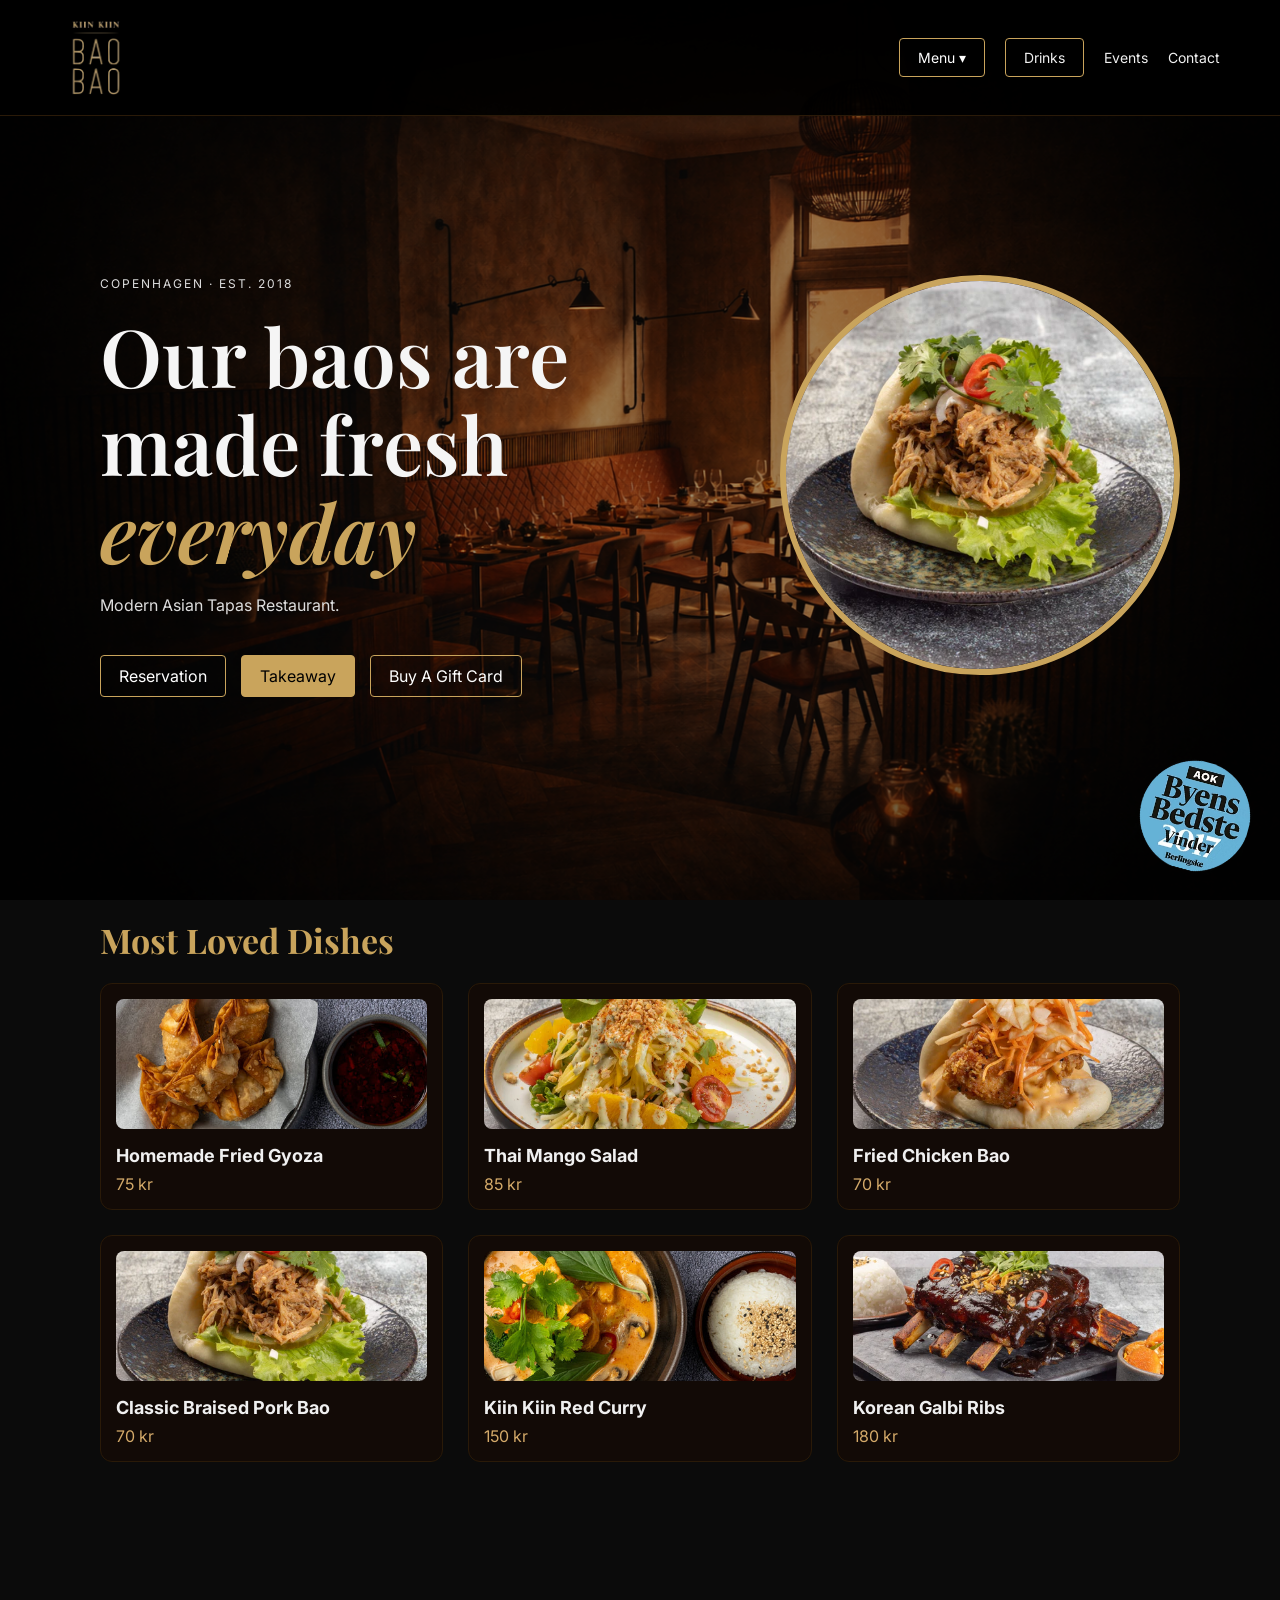
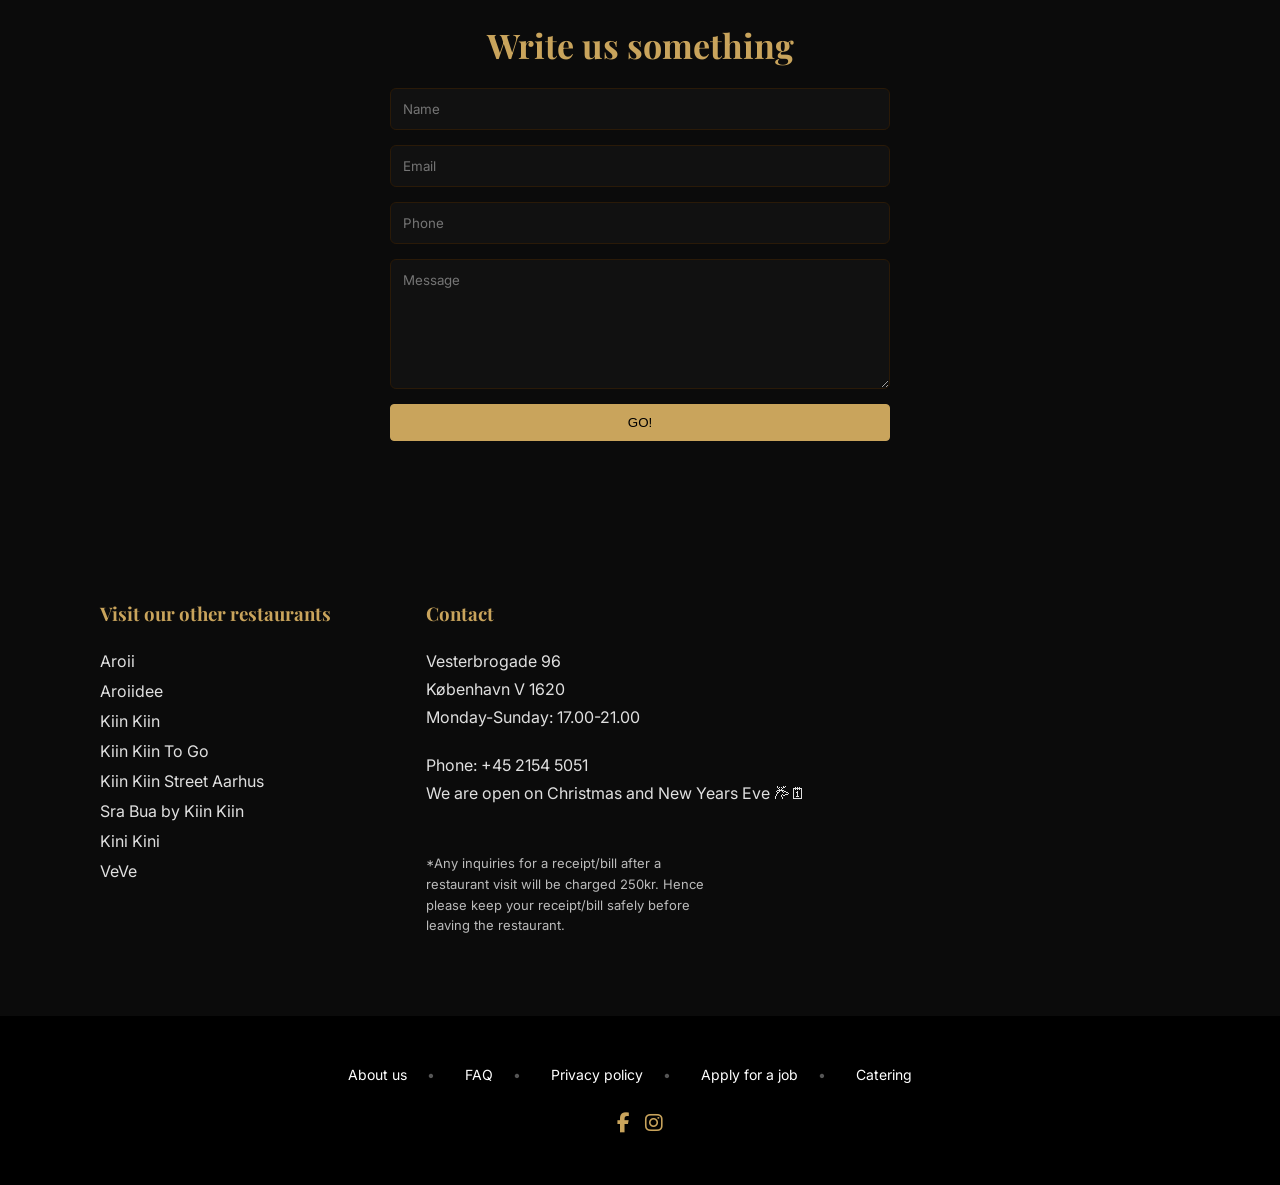
==== index.html @ b9e98f7a "Update 4" ====
<!DOCTYPE html>
<html lang="en">
<head>
<meta charset="UTF-8">
<meta name="viewport" content="width=device-width, initial-scale=1.0">
<title>Kiin Bao Bao</title>

<link href="https://fonts.googleapis.com/css2?family=Playfair+Display:wght@400;600;700&family=Inter:wght@300;400&display=swap" rel="stylesheet">
<link rel="stylesheet" href="style.css">
<link rel="stylesheet" href="https://cdnjs.cloudflare.com/ajax/libs/font-awesome/6.5.0/css/all.min.css">
</head>

<body>

<!-- NAVBAR -->
<nav class="navbar">
    <img src="images/logo.png" class="logo" alt="Kiin Bao Bao logo">

    <div class="nav-links">

        <div class="dropdown">
            <button class="dropbtn btn-outline" type="button">Menu ▾</button>
            <div class="dropdown-content">

                <a href="menu.html">À la carte</a>
                <a href="3course.html">3-course Menu</a>
                <a href="tasting.html">Tasting Menu</a>
                <a href="kids.html">Kids Menu</a>
            </div>
        </div>
        <a href ="drinks.html" target="_blank" class="btn-outline">Drinks</a>
        <a href="#">Events</a>
        <a href="#contact">Contact</a>

    </div>
</nav>

<!-- HERO -->
<section class="hero">
    <div class="hero-text">
        <p class="sub">COPENHAGEN · EST. 2018</p>
        <h1>Our baos are made fresh <span>everyday</span></h1>
        <p>Modern Asian Tapas Restaurant.</p>

        <div class="hero-buttons">

      
            <a href="https://book.easytable.com/book/?id=2a075" target="_blank" rel="noopener noreferrer" class="btn-outline">Reservation</a>
            <a href="https://eat.kiinbao.dk/" target="_blank" rel="noopener noreferrer" class="btn">Takeaway</a>
                  <a href="https://kiinkiingifts.dk/kiin/" target="_blank" rel="noopener noreferrer" class="btn-outline">Buy A Gift Card</a>
        </div>
    </div>

    <div class="hero-image">
        <img id="hero-img" src="images/pork-bao.jpg" alt="Food">
    </div>
</section>

<!-- BEST SELLERS -->
<section>
    <h2>Most Loved Dishes</h2>

    <div class="grid">

        <div class="card" data-title="Gyoza Dumplings" data-desc="Fried Dumplings with chicken and kimchi filling served with black vinegar and laoganma chili crisps." data-img="images/gyoza.jpg">
            <img src="images/gyoza.jpg" alt="Homemade Fried Gyoza">
            <h3>Homemade Fried Gyoza</h3>
            <span>75 kr</span>
        </div>

        <div class="card" data-title="Thai Mango Salad" data-desc="Fresh mango salad with cucumber, carrots, lettuce dressed with homemade yum sauce, basil mayo, crushed cashew, orange slices and watercress." data-img="images/mango-salad.jpg">
            <img src="images/mango-salad.jpg" alt="Thai Mango Salad">
            <h3>Thai Mango Salad</h3>
            <span>85 kr</span>
        </div>

        <div class="card" data-title="Fried Chicken Bao" data-desc="Soft steamed bao with fried chicken, chili mayo and carrot and cabbage pickle." data-img="images/chicken-bao.jpg">
            <img src="images/chicken-bao.jpg" alt="Fried Chicken Bao">
            <h3>Fried Chicken Bao</h3>
            <span>70 kr</span>
        </div>

        <div class="card" data-title="Classic Braised Pork Bao" data-desc="Soft steamed bao with braised pork, goma mayo, crushed peanuts, spring onion, red onion, coriander and chili." data-img="images/pork-bao.jpg">
            <img src="images/pork-bao.jpg" alt="Classic Braised Pork Bao">
            <h3>Classic Braised Pork Bao</h3>
            <span>70 kr</span>
        </div>

        <div class="card" data-title="Kiin Kiin Red Curry" data-desc="Red curry with kiin kiin thai spices, coconut milk, fish sauce and sweetened with condensed milk." data-img="images/red-curry.jpg">
            <img src="images/red-curry.jpg" alt="Kiin Kiin Red Curry">
            <h3>Kiin Kiin Red Curry</h3>
            <span>150 kr</span>
        </div>

        <div class="card" data-title="Korean Galbi Ribs" data-desc="Korean style short ribs, slow cooked and grilled with homemade savory sauce, served with rice and homemade kimchi." data-img="images/galby-ribs.jpg">
            <img src="images/galby-ribs.jpg" alt="Korean Galbi Ribs">
            <h3>Korean Galbi Ribs</h3>
            <span>180 kr</span>
        </div>

    </div>
</section>

<!-- CONTACT -->
<section class="contact-form">
    <h2>Write us something</h2>
    <form>
        <input type="text" placeholder="Name">
        <input type="email" placeholder="Email">
        <input type="tel" placeholder="Phone">
        <textarea placeholder="Message"></textarea>
        <button class="btn" type="submit">GO!</button>
    </form>
</section>

<!-- FOOTER -->
<div class="bottom-section">

    <div class="other-restaurants-block">
        <h3>Visit our other restaurants</h3>

        <div class="restaurants-list">
            <a href="https://aroii.dk/" target="_blank" rel="noopener noreferrer">Aroii</a>
            <a href="https://www.aroiidee.dk/" target="_blank" rel="noopener noreferrer">Aroiidee</a>
            <a href="https://www.kiin.dk/" target="_blank" rel="noopener noreferrer">Kiin Kiin</a>
            <a href="https://kiinkiintogo.dk/" target="_blank" rel="noopener noreferrer">Kiin Kiin To Go</a>
            <a href="https://www.kiinkiinaar.dk/" target="_blank" rel="noopener noreferrer">Kiin Kiin Street Aarhus</a>
            <a href="https://www.kempinski.com/en/siam-hotel/restaurants-bars/sra-bua-by-kiin-kiin" target="_blank" rel="noopener noreferrer">Sra Bua by Kiin Kiin</a>
            <a href="https://www.kinikini.dk/" target="_blank" rel="noopener noreferrer">Kini Kini</a>
            <a href="https://www.veve.dk/" target="_blank" rel="noopener noreferrer">VeVe</a>
        </div>
    </div>

    <div class="find-us-block" id="contact">
        
        <h3>Contact</h3>
        <p>Vesterbrogade 96</p>
        <p>København V 1620</p>
        <p>Monday-Sunday: 17.00-21.00</p><br>
<p>Phone: +45 2154 5051</p>
<p>We are open on Christmas and New Years Eve 𐂂🗓</p>

        <div class="receipt-note">
            *Any inquiries for a receipt/bill after a restaurant visit will be charged 250kr.
            Hence please keep your receipt/bill safely before leaving the restaurant.
        </div>
    </div>

    <div class="footer">
        <div class="footer-map">
            <iframe src="https://www.google.com/maps?q=Vesterbrogade+96+Copenhagen&output=embed" title="Map"></iframe>
        </div>
    </div>

</div>

<!-- BADGE -->
<img src="images/byensbedste.png" class="floating-badge" alt="Byens Bedste badge">

<!-- FOOD MODAL -->
<div id="food-modal" class="modal">
    <div class="modal-content split">
        <span class="close-btn">&times;</span>

        <div class="modal-left">
            <img id="modal-img" alt="Food item">
        </div>

        <div class="modal-right">
            <h2 id="modal-title"></h2>
            <p id="modal-desc"></p>
        </div>
    </div>
</div>

<!-- SCRIPT -->
<script>
/* HERO FADE */
const heroItems = [
    { img: "images/pork-bao.jpg", title: "Classic Braised Pork Bao", desc: "Soft steamed bao with braised pork, goma mayo, crushed peanuts, spring onion, red onion, coriander and chili." },
    { img: "images/chicken-bao.jpg", title: "Fried Chicken Bao", desc: "Soft steamed bao with fried chicken, chili mayo and carrot and cabbage pickle." },
    { img: "images/mango-salad.jpg", title: "Thai Mango Salad", desc: "Fresh mango salad with cucumber, carrots, lettuce dressed with homemade yum sauce, basil mayo, crushed cashew, orange slices and watercress." },
    { img: "images/red-curry.jpg", title: "Kiin Kiin Red Curry", desc: "Red curry with kiin kiin thai spices, coconut milk, fish sauce and sweetened with condensed milk." }
];

let index = 0;
const heroImg = document.getElementById("hero-img");

function updateHero() {
    const item = heroItems[index];

    heroImg.classList.add("fade-out");

    setTimeout(() => {
        heroImg.src = item.img;
        heroImg.dataset.title = item.title;
        heroImg.dataset.desc = item.desc;
        heroImg.dataset.img = item.img;
        heroImg.classList.remove("fade-out");
    }, 300);
}

updateHero();

setInterval(() => {
    index = (index + 1) % heroItems.length;
    updateHero();
}, 5000);

/* FOOD MODAL */
const modal = document.getElementById("food-modal");
const modalImg = document.getElementById("modal-img");
const modalTitle = document.getElementById("modal-title");
const modalDesc = document.getElementById("modal-desc");

document.querySelectorAll(".card").forEach(card => {
    card.onclick = () => {
        modal.style.display = "flex";
        modalImg.src = card.dataset.img;
        modalTitle.textContent = card.dataset.title;
        modalDesc.textContent = card.dataset.desc;
    };
});

heroImg.onclick = () => {
    modal.style.display = "flex";
    modalImg.src = heroImg.dataset.img;
    modalTitle.textContent = heroImg.dataset.title;
    modalDesc.textContent = heroImg.dataset.desc;
};

document.querySelector(".close-btn").onclick = () => {
    modal.style.display = "none";
};

/* DROPDOWN DELAY */
const dropdowns = document.querySelectorAll(".dropdown");

dropdowns.forEach(dropdown => {
    let timeout;

    dropdown.addEventListener("mouseenter", () => {
        clearTimeout(timeout);
        dropdown.classList.add("active");
    });

    dropdown.addEventListener("mouseleave", () => {
        timeout = setTimeout(() => {
            dropdown.classList.remove("active");
        }, 600);
    });
});

/* SECOND FOOTER */


/* CLICK OUTSIDE */
window.addEventListener("click", (e) => {
    if (e.target === modal) {
        modal.style.display = "none";
    }
});
</script>
<div class="footer-clean">

    <div class="footer-links">
        <a href="#">About us</a>
        <a href="#">FAQ</a>
        <a href="privacy.html">Privacy policy</a>
        <a href="#">Apply for a job</a>
        <a href="#">Catering</a>
    </div>

    <div class="footer-social">

        <div class="socials">
            <a href="https://www.facebook.com/kiinkiinbaobao" target="_blank" rel="noopener noreferrer" aria-label="Facebook">
                <i class="fab fa-facebook-f"></i>
            </a>
            <a href="https://www.instagram.com/kiinkiinbaobao/" target="_blank" rel="noopener noreferrer" aria-label="Instagram">
                <i class="fab fa-instagram"></i>
            </a>
        </div>
    </div>

</div>
</body>
</html>
---- style.css ----
/* RESET */
* {
    margin: 0;
    padding: 0;
    box-sizing: border-box;
}

:root {
    --gold: #c9a45c;
    --border: #2a1a08;
}

/* BASE */
html {
    scroll-behavior: smooth;
}

body {
    font-family: 'Inter', sans-serif;
    color: #f5f5f5;
    background: #0b0b0b;
    overflow-x: hidden;
}

/* BACKGROUND */
body::before {
    content: "";
    position: fixed;
    inset: 0;
    background: url("images/background.png") no-repeat center center / cover;
    z-index: -2;
}

body::after {
    content: "";
    position: fixed;
    inset: 0;
    background: radial-gradient(circle at center, rgba(0,0,0,0.35) 40%, rgba(0,0,0,0.88) 85%);
    z-index: -1;
}

/* NAVBAR */
.navbar {
    display: flex;
    justify-content: space-between;
    align-items: center;
    padding: 20px 60px;
    background: rgba(0,0,0,0.9);
    border-bottom: 1px solid var(--border);
    position: relative;
    z-index: 1000;
}

.logo {
    height: 75px;
}

.nav-links {
    display: flex;
    align-items: center;
    gap: 20px;
    flex-wrap: wrap;
}

.nav-links a,
.dropbtn {
    color: #f0f0f0;
    font-size: 14px;
    text-decoration: none;
    transition: color 0.3s;
    font-family: 'Inter', sans-serif;
}

.nav-links a:hover,
.dropbtn:hover {
    color: var(--gold);
}

/* DROPDOWN */
.dropdown {
    position: relative;
}

.dropbtn {
    background: none;
    border: none;
    cursor: pointer;
    padding: 0;
}

.dropdown-content {
    position: absolute;
    top: 30px;
    left: 8px;
    min-width: 170px;
    background: #111;
    border: 1px solid var(--border);
    border-radius: 6px;
    overflow: hidden;
    opacity: 0;
    visibility: hidden;
    transform: translateY(10px);
    transition: opacity 0.3s, transform 0.3s, visibility 0.3s;
    z-index: 1100;
}

.dropdown.active .dropdown-content,
.dropdown:hover .dropdown-content {
    opacity: 1;
    visibility: visible;
    transform: translateY(0);
}

.dropdown-content a {
    display: block;
    padding: 10px 14px;
    color: #f0f0f0;
    text-decoration: none;
    transition: color 0.3s, background 0.3s;
}

.dropdown-content a:hover {
    color: var(--gold);
    background: rgba(201,164,92,0.08);
}

/* BUTTONS */
.btn,
.btn-outline,
.btn-dark {
    display: inline-block;
    text-decoration: none;
    border-radius: 4px;
    padding: 10px 18px;
    transition: all 0.3s;
}

.btn {
    background: var(--gold);
    color: #000 !important;
    border: 1px solid var(--gold);
}

.btn:hover {
    opacity: 0.9;
}

.btn-outline {
    background: transparent;
    color: #fff;
    border: 1px solid var(--gold);
}

.btn-outline:hover {
    background: var(--gold);
    color: #000 !important;
}

.btn-dark {
    background: #111;
    color: #fff;
    border: 1px solid #333;
}

.btn-dark:hover {
    border-color: var(--gold);
    color: var(--gold);
}

/* HERO */
.hero {
    display: flex;
    justify-content: space-between;
    align-items: center;
    padding: 140px 100px;
    gap: 40px;
}

.hero-text {
    max-width: 500px;
}

.sub {
    font-size: 12px;
    letter-spacing: 2px;
    color: #ccc;
}

.hero h1 {
    font-family: 'Playfair Display', serif;
    font-size: 80px;
    font-weight: 600;
    line-height: 1.1;
}


.hero h1 span {
    color: var(--gold);
    font-style: italic;
}

.hero p {
    margin: 20px 0;
    color: #ddd;
}

.hero-buttons {
    display: flex;
    gap: 15px;
    margin-top: 40px;
    flex-wrap: wrap;
}

.hero-buttons a {
    text-decoration: none;
}

/* HERO IMAGE */
.hero-image img {
    width: 400px;
    max-width: 100%;
    border-radius: 50%;
    border: 6px solid var(--gold);
    cursor: pointer;
    transition: opacity 0.6s ease-in-out;
}

.hero-image img.fade-out {
    opacity: 0;
}

/* GENERAL SECTIONS */
section {
    padding: 80px 100px;
}

section h2 {
    font-family: 'Playfair Display', serif;
    font-size: 42px;
    color: var(--gold);
    margin-bottom: 20px;
}

.contact-form h2 {
    text-align: center;
}

/* GRID */
.grid {
    display: grid;
    grid-template-columns: repeat(3, 1fr);
    gap: 25px;
}

/* CARDS */
.card {
    background: rgba(20,10,5,0.8);
    border: 1px solid var(--border);
    padding: 15px;
    border-radius: 12px;
    transition: border-color 0.3s, transform 0.3s;
    cursor: pointer;
}

.card:hover {
    border-color: var(--gold);
    transform: translateY(-4px);
}

.card img {
    width: 100%;
    height: 130px;
    object-fit: cover;
    border-radius: 8px;
    margin-bottom: 12px;
}

.card h3 {
    margin-bottom: 8px;
    font-size: 18px;
    color: #f0f0f0;
}

.card span {
    color: #d4aa6a;
}

/* CONTACT */
.contact-form form {
    display: flex;
    flex-direction: column;
    max-width: 500px;
    margin: auto;
}

.contact-form input,
.contact-form textarea {
    margin-bottom: 15px;
    padding: 12px;
    background: #111;
    border: 1px solid var(--border);
    color: #f0f0f0;
    border-radius: 6px;
    font-family: 'Inter', sans-serif;
    transition: border-color 0.3s;
}

.contact-form input:focus,
.contact-form textarea:focus {
    outline: none;
    border-color: var(--gold);
}

.contact-form textarea {
    min-height: 130px;
    resize: vertical;
}

/* FOOTER / BOTTOM SECTION */
.bottom-section {
    display: flex;
    justify-content: space-between;
    padding: 80px 100px;
    gap: 60px;
    align-items: flex-start;
}

.other-restaurants-block h3,
.find-us-block h3 {
    margin-bottom: 25px;
    color: var(--gold);
    font-family: 'Playfair Display', serif;
}

.restaurants-list {
    display: flex;
    flex-direction: column;
    gap: 10px;
}

.restaurants-list a {
    color: #e0e0e0;
    text-decoration: none;
    transition: color 0.3s;
}

.restaurants-list a:hover {
    color: var(--gold);
}

.find-us-block p {
    margin-bottom: 8px;
    color: #e0e0e0;
}


.receipt-note {
    margin-top: 50px;
    max-width: 280px;
    font-size: 13px;
    color: #bbb;
    line-height: 1.6;
}

.footer {
    display: flex;
    flex-direction: column;
    align-items: flex-end;
    gap: 20px;
}

.socials {
    color: #d4aa6a;
    display: flex;
    font-family: 'Playfair Display', serif;
    gap: 20px;
}

.socials a {
    color: var(--gold);
    font-size: 20px;
    transition: transform 0.3s;
}

.socials a:hover {
    transform: scale(1.1);
}

.footer-map iframe {
    width: 280px;
    height: 160px;
    border-radius: 8px;
    border: none;
}

/* BADGE */
.floating-badge {
    position: fixed;
    right: 30px;
    bottom: 30px;
    width: 110px;
    transform: rotate(15deg);
    z-index: 50;
}

/* MENU PAGE */
.menu-page {
    padding: 120px 100px;
    max-width: 800px;
    margin: auto;
}

.menu-page h2 {
    font-family: 'Playfair Display', serif;
    font-size: 50px;
    color: var(--gold);
    margin-bottom: 30px;
}

.menu-page h3 {
    color: var(--gold);
    font-family: 'Playfair Display', serif;
    margin-bottom: 10px;
}

.menu-page h3 { margin-top: 40px; }
.menu-page h4 { margin-top: 40px; }
.menu-page h5 { margin-top: 50px; margin-bottom: 15px; }

.menu-page p {
    margin-bottom: 8px;
    color: #ddd;
    line-height: 1.6;
}

/* LANGUAGE TOGGLE */
.lang-toggle {
    position: fixed;
    top: 100px;
    right: 40px;
    z-index: 1200;
}

.lang-toggle button {
    background: #111;
    border: 1px solid #333;
    color: white;
    padding: 6px 10px;
    cursor: pointer;
    transition: border-color 0.3s, color 0.3s;
}

.lang-toggle button:hover {
    border-color: var(--gold);
    color: var(--gold);
}

/* VEGAN NOTE */
.vegan-note {
    margin-top: 50px;
    padding: 25px;
    border: 1px solid var(--gold);
    background: rgba(20,10,5,0.7);
    border-radius: 12px;
    text-align: center;
    box-shadow: 0 0 20px rgba(201,164,92,0.12);
}

.vegan-note h3 {
    color: var(--gold);
    margin-top: 0;
    margin-bottom: 10px;
    font-family: 'Playfair Display', serif;
}

.vegan-note p {
    color: #ddd;
    font-size: 14px;
    margin-bottom: 8px;
}

/* FOOD MODAL */
.modal {
    display: none;
    position: fixed;
    inset: 0;
    background: rgba(0,0,0,0.75);
    justify-content: center;
    align-items: center;
    z-index: 2000;
    padding: 20px;
}

.modal-content {
    background: #111;
    border: 1px solid var(--gold);
    border-radius: 16px;
    max-width: 900px;
    width: 100%;
    overflow: hidden;
    position: relative;
    box-shadow: 0 20px 60px rgba(0,0,0,0.45);
}

.modal-content.split {
    display: grid;
    grid-template-columns: 1fr 1fr;
}

.modal-left img {
    width: 100%;
    height: 100%;
    min-height: 320px;
    object-fit: cover;
    display: block;
}

.modal-right {
    padding: 40px 30px;
    display: flex;
    flex-direction: column;
    justify-content: center;
}

.modal-right h2 {
    font-family: 'Playfair Display', serif;
    color: var(--gold);
    font-size: 36px;
    margin-bottom: 16px;
}

.modal-right p {
    color: #e0e0e0;
    line-height: 1.7;
    font-size: 15px;
}

.close-btn {
    position: absolute;
    top: 14px;
    right: 18px;
    font-size: 28px;
    color: #fff;
    cursor: pointer;
    z-index: 10;
    transition: color 0.3s;
}

.close-btn:hover {
    color: var(--gold);
}

/* MENU BACKGROUND */
.menu-bg::before {
    content: "";
    position: fixed;
    inset: 0;
    background: url("images/menu.png") no-repeat center center / cover;
    z-index: -2;
}

.menu-bg::after {
    content: "";
    position: fixed;
    inset: 0;
    background: radial-gradient(circle at center, rgba(0,0,0,0.3) 30%, rgba(0,0,0,0.9) 95%);
    z-index: -1;
}

/* ─── RESPONSIVE ─────────────────────────────────────────── */

@media (max-width: 1100px) {
    .hero h1 {
        font-size: 64px;
    }

    .grid {
        grid-template-columns: repeat(2, 1fr);
    }
}

@media (max-width: 1024px) {
    .hero {
        padding: 100px 40px;
    }

    section {
        padding: 60px 40px;
    }
}

@media (max-width: 768px) {
    /* NAVBAR — logo centered top, links row below */
    .navbar {
        flex-direction: column;
        align-items: center;
        padding: 14px 16px;
        gap: 12px;
    }

    .logo {
        height: 55px;
    }

    .nav-links {
        display: flex;
        flex-direction: row;
        flex-wrap: wrap;
        justify-content: center;
        align-items: center;
        gap: 8px;
        width: 100%;
    }

    .nav-links a,
    .dropbtn {
        font-size: 12px;
    }

    .btn,
    .btn-outline,
    .btn-dark {
        padding: 6px 10px;
        font-size: 11px;
    }

    .dropdown-content {
        left: 50%;
        right: auto;
        transform: translateX(-50%) translateY(10px);
    }

    .dropdown.active .dropdown-content,
    .dropdown:hover .dropdown-content {
        transform: translateX(-50%) translateY(0);
    }

    /* HERO */
    .hero {
        flex-direction: column;
        text-align: center;
        padding: 80px 20px 40px;
    }

    .hero-text {
        max-width: 100%;
    }

    .hero h1 {
        font-size: 38px;
        line-height: 1.2;
    }
  

    .hero-buttons {
    gap: 10px;
}

.hero-buttons a {
    padding: 8px 14px;
    font-size: 13px;
}

.hero-image img {
    width: 360px;
    max-width: 100%;
}

    /* SECTIONS */
    section {
        padding: 50px 20px;
    }

    .grid {
        grid-template-columns: 1fr;
    }

    /* BOTTOM */
    .bottom-section {
        flex-direction: column;
        align-items: center;
        text-align: center;
        padding: 60px 20px;
        gap: 30px;
    }

    .restaurants-list {
        align-items: center;
    }

    .footer {
        align-items: center;
    }

    /* MENU PAGE */
    .menu-page {
        padding: 60px 20px;
    }

    /* MODAL */
    .modal-content.split {
        grid-template-columns: 1fr;
    }

    .modal-left img {
        min-height: 220px;
    }

    .modal-right {
        padding: 20px;
    }

    /* LANG TOGGLE */
    .lang-toggle {
        top: auto;
        bottom: 20px;
        right: 20px;
    }

    /* BADGE */
    .floating-badge {
        width: 90px;
        right: 15px;
        bottom: 15px;
    }

    /* BACKGROUNDS */
    body::before,
    .menu-bg::before {
        background-position: center center;
        background-size: cover;
    }
}


.menu-page {
    max-width: 1100px;
}

.footer-clean {
    background: #000;
    color: #fff;
    text-align: center;
    padding: 50px 20px;
}

.footer-links {
    display: flex;
    justify-content: center;
    flex-wrap: wrap;
    gap: 20px 30px;
    margin-bottom: 25px;
}

.footer-links a {
    color: #fff;
    text-decoration: none;
    font-size: 14px;
    transition: 0.3s;
}

.footer-links a:hover {
    color: var(--gold);
}

.footer-links a::after {
    content: "•";
    margin-left: 20px;
    color: #555;
}

.footer-links a:last-child::after {
    content: "";
}

.footer-social {
    text-align: center;
}

.socials {
    display: flex;
    justify-content: center;
    gap: 15px;
}

@media (max-width: 768px) {

    .footer-clean {
        padding: 35px 15px;
    }

    .footer-links {
        display: flex;
        flex-wrap: wrap;
        justify-content: center;
        gap: 8px 14px;
        max-width: 280px;
        margin: 0 auto 20px;
    }

    .footer-links a {
        font-size: 12px;
        white-space: nowrap;
    }

    .footer-links a::after {
        content: "•";
        margin-left: 8px;
        color: #555;
    }

    .footer-links a:last-child::after {
        content: "";
    }

    .footer-social {
        text-align: center;
        margin-top: 10px;
    }

    .socials {
        justify-content: center;
        gap: 12px;
    }

}
@media (max-width: 768px) {

    .vegan-note {
        text-align: center;
        padding: 20px;
        max-width: 100%;
    }

    .vegan-note p {
        text-align: center;
    }

}

.vegan-note {
    max-width: 600px;
    margin: 50px auto;
    text-align: center;
}

.menu-page ul {
    max-width: 700px;
    margin: 10px 0 20px;
    padding-left: 20px;
    color: #ccc;
    line-height: 1.7;
}

.menu-page li {
    margin-bottom: 6px;
}

.menu-page p {
    max-width: 700px;
}
    section h2,
    .menu-page h2 {
        font-size: 34px;
    }
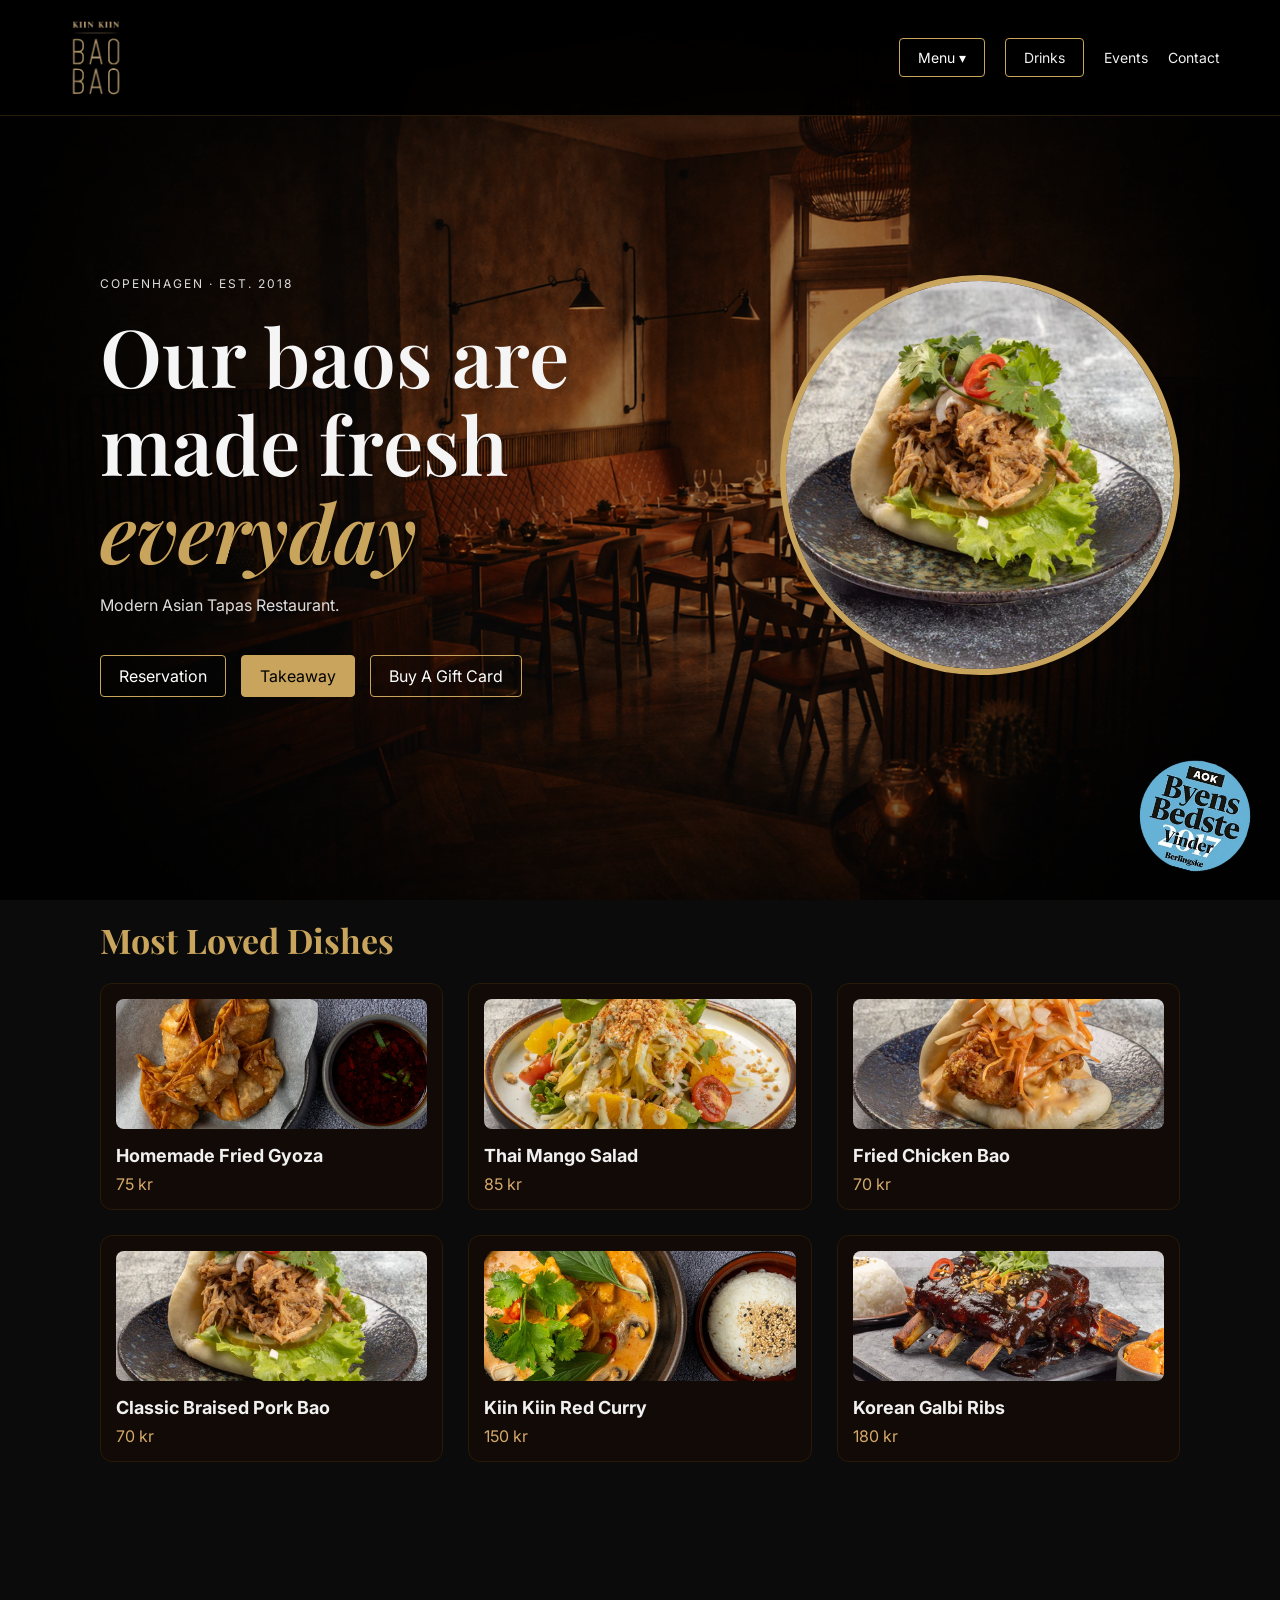
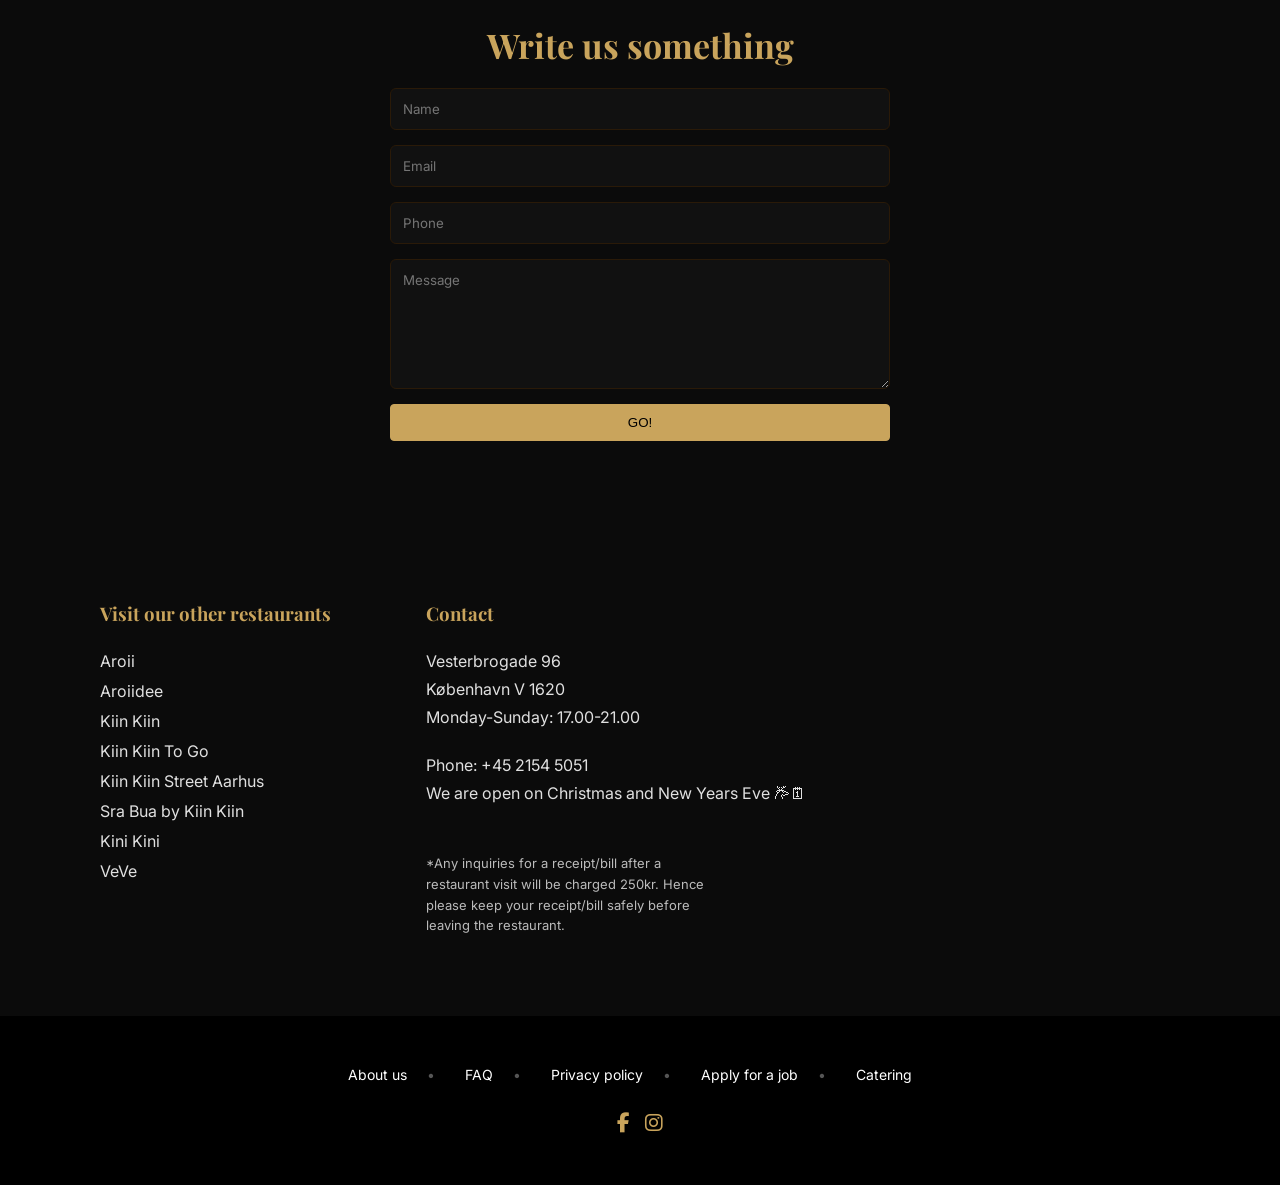
==== commit bfbb8296: "update footer styling" ====
--- a/index.html
+++ b/index.html
@@ -6,7 +6,7 @@
 <title>Kiin Bao Bao</title>
 
 <link href="https://fonts.googleapis.com/css2?family=Playfair+Display:wght@400;600;700&family=Inter:wght@300;400&display=swap" rel="stylesheet">
-<link rel="stylesheet" href="style.css">
+<link rel="stylesheet" href="style.css?v=2">
 <link rel="stylesheet" href="https://cdnjs.cloudflare.com/ajax/libs/font-awesome/6.5.0/css/all.min.css">
 </head>
 
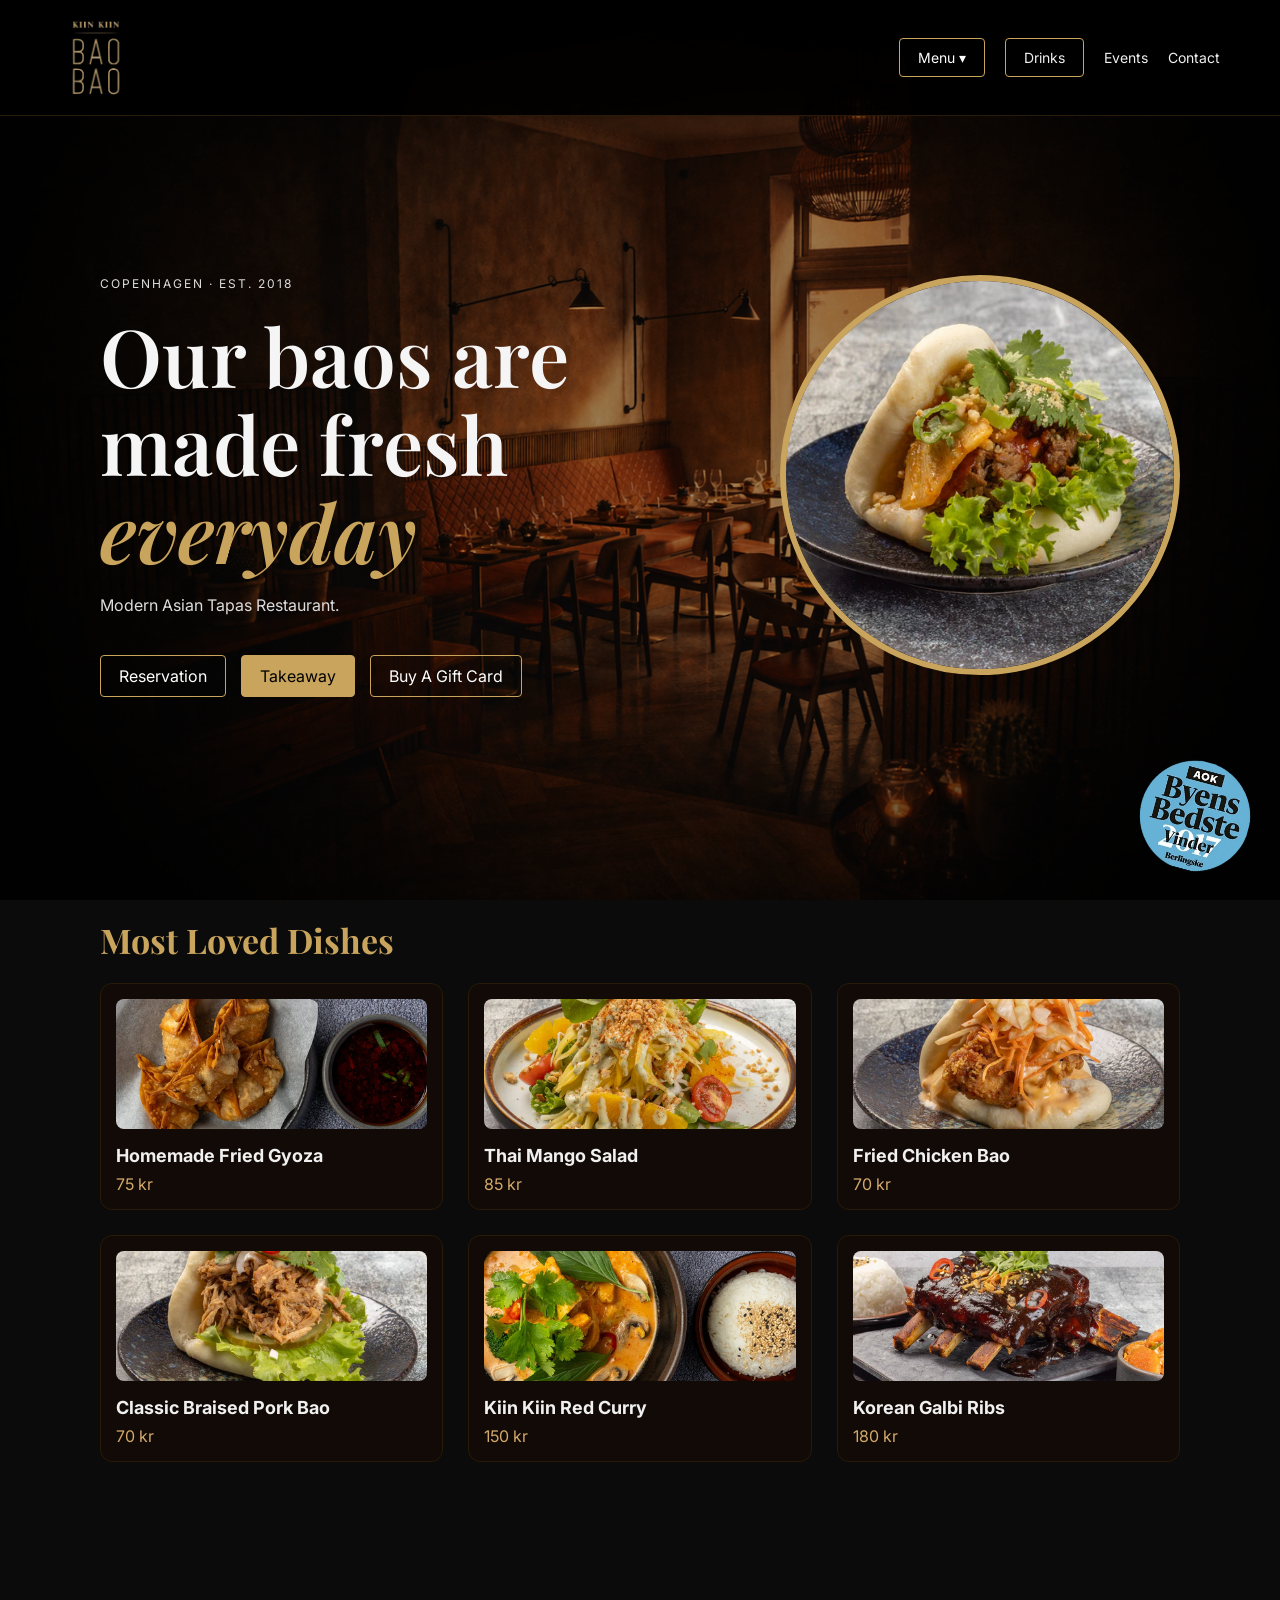
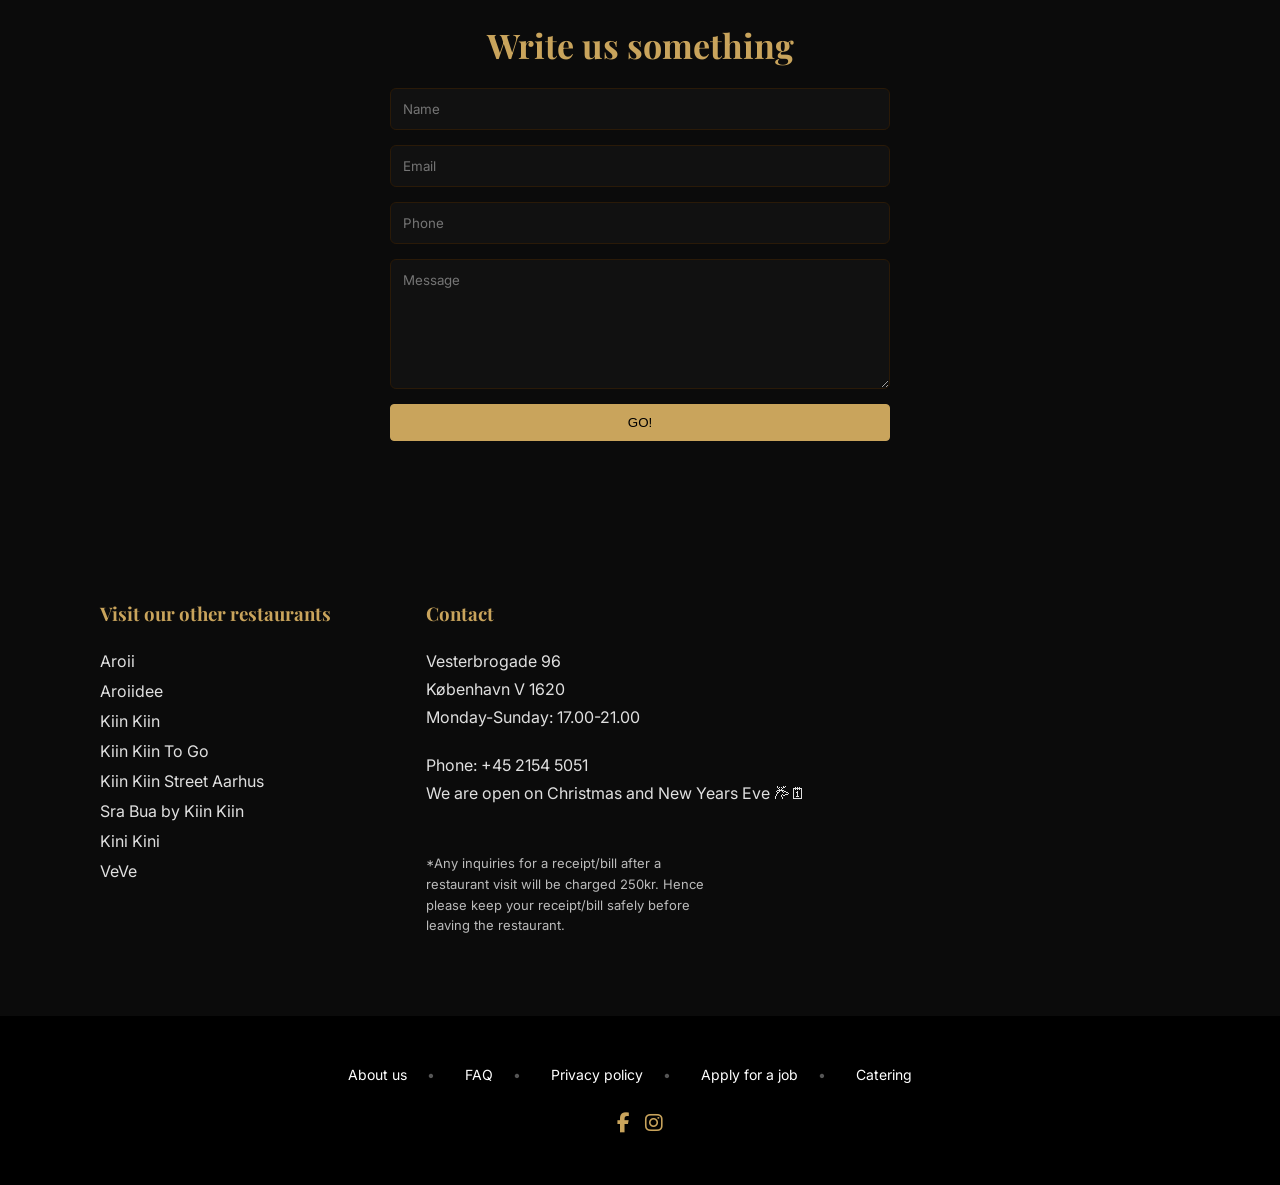
==== commit 94adca1c: "Hero updated" ====
--- a/index.html
+++ b/index.html
@@ -177,10 +177,11 @@
 <script>
 /* HERO FADE */
 const heroItems = [
-    { img: "images/pork-bao.jpg", title: "Classic Braised Pork Bao", desc: "Soft steamed bao with braised pork, goma mayo, crushed peanuts, spring onion, red onion, coriander and chili." },
-    { img: "images/chicken-bao.jpg", title: "Fried Chicken Bao", desc: "Soft steamed bao with fried chicken, chili mayo and carrot and cabbage pickle." },
+    { img: "images/beef.jpg", title: "Beef Brisket Bao", desc: "Soft steamed bao with slow cooked beef brisket, Bar-b-q sauce, crushed peanuts, spring onion, grilled pineapple and coriander" },
+    { img: "images/porto.jpg", title: "Portobello Panko Bao (Vegan)", desc: "Soft steamed bao with fried portobello with panko, truffle or basil mayo (vegan), raddish pickle and fresh dill" },
     { img: "images/mango-salad.jpg", title: "Thai Mango Salad", desc: "Fresh mango salad with cucumber, carrots, lettuce dressed with homemade yum sauce, basil mayo, crushed cashew, orange slices and watercress." },
-    { img: "images/red-curry.jpg", title: "Kiin Kiin Red Curry", desc: "Red curry with kiin kiin thai spices, coconut milk, fish sauce and sweetened with condensed milk." }
+    { img: "images/red-curry.jpg", title: "Kiin Kiin Red Curry", desc: "Red curry with kiin kiin thai spices, coconut milk, fish sauce and sweetened with condensed milk." },
+    {img: "images/galby-ribs.jpg", title: "Korean Galbi Short Ribs", desc: "Korean style short ribs, slow cooked and grilled with homemade savory sauce, served with rice and homemade kimchi"}
 ];
 
 let index = 0;
--- a/style.css
+++ b/style.css
@@ -222,7 +222,7 @@
     border-radius: 50%;
     border: 6px solid var(--gold);
     cursor: pointer;
-    transition: opacity 0.6s ease-in-out;
+    transition: opacity 0.4s ease-in-out;
 }
 
 .hero-image img.fade-out {
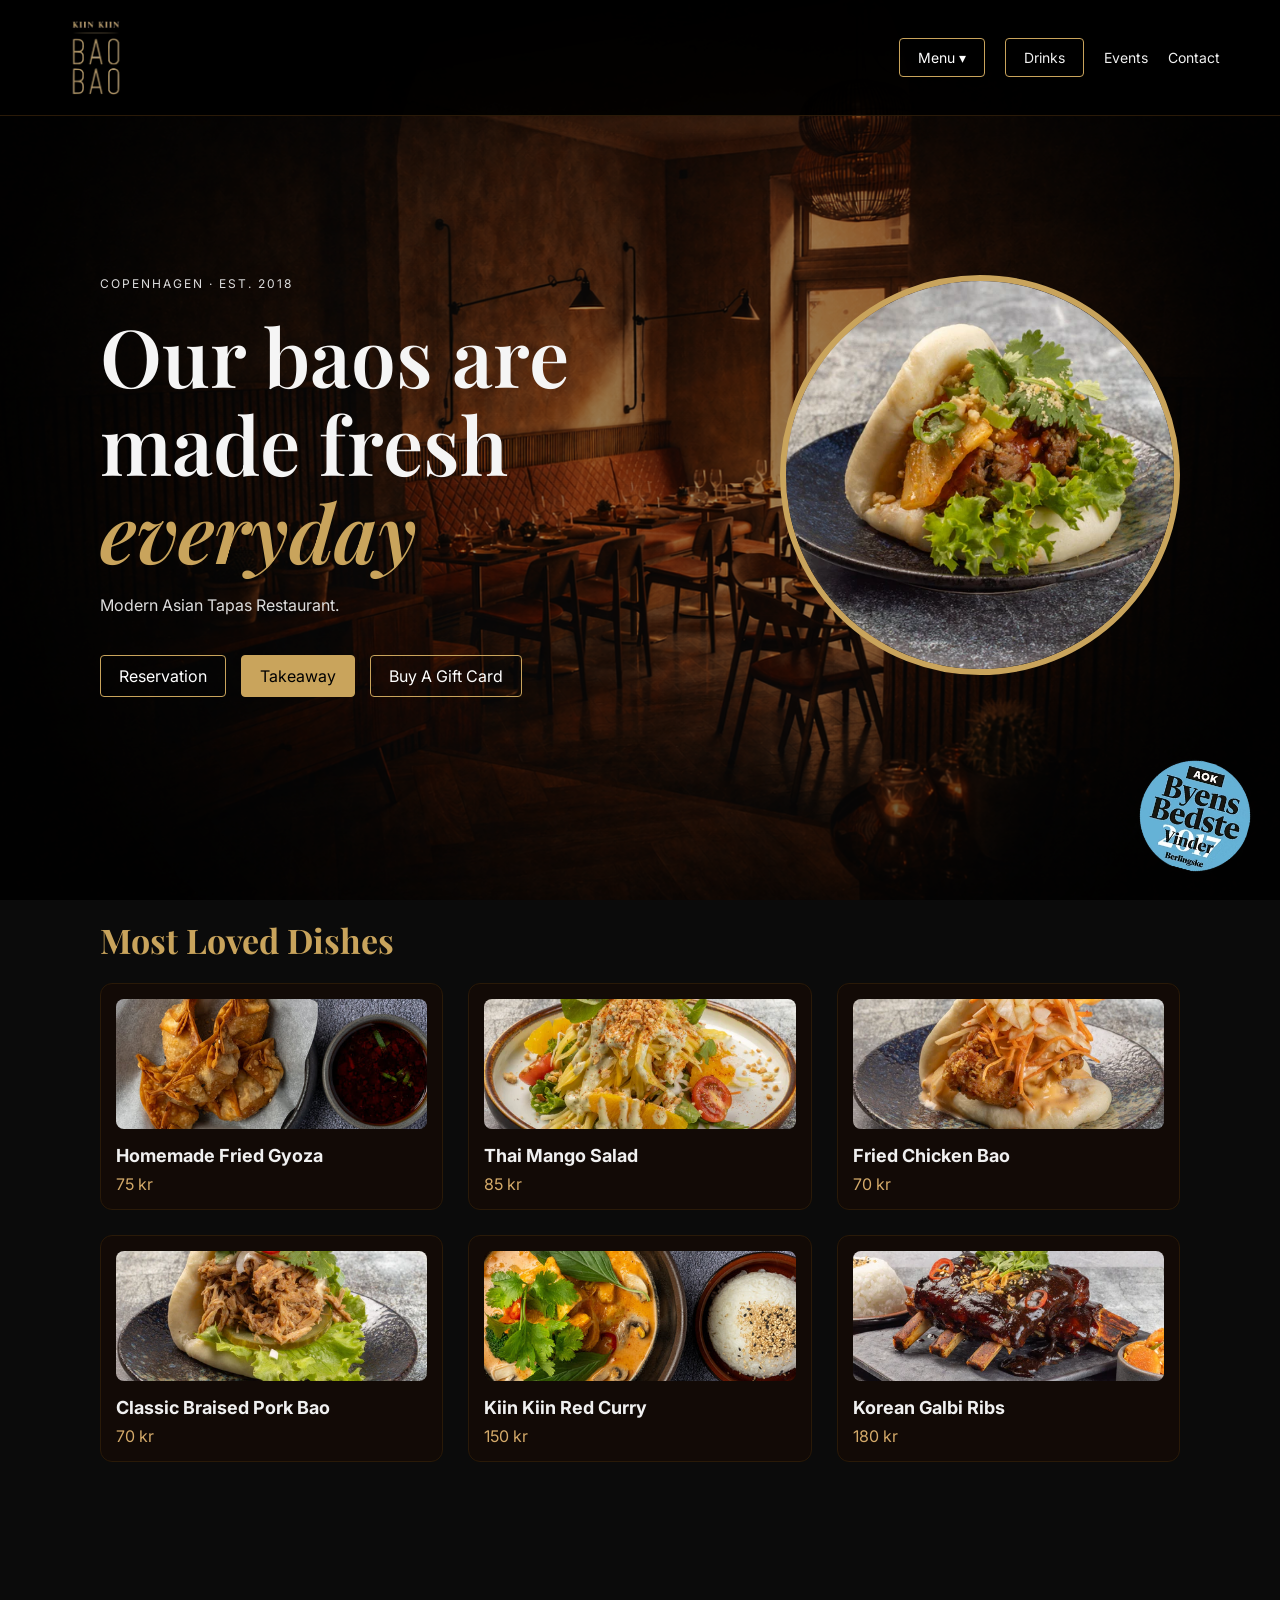
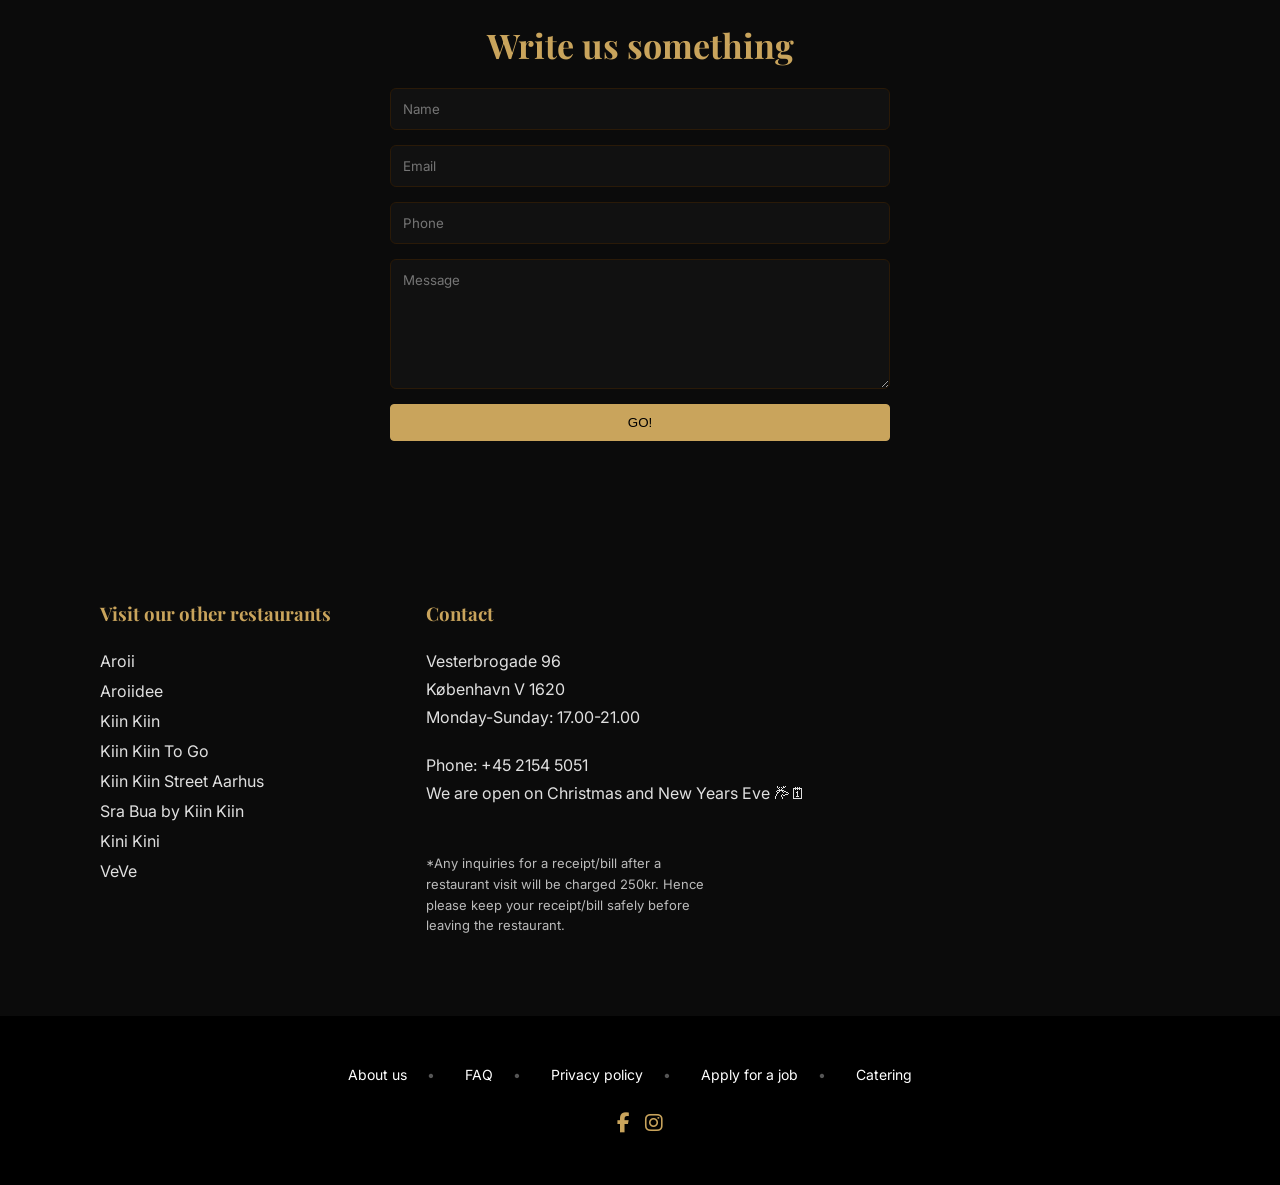
==== commit 7ea24a13: "FAQ added" ====
--- a/index.html
+++ b/index.html
@@ -266,7 +266,7 @@
 
     <div class="footer-links">
         <a href="#">About us</a>
-        <a href="#">FAQ</a>
+        <a href="faq.html">FAQ</a>
         <a href="privacy.html">Privacy policy</a>
         <a href="#">Apply for a job</a>
         <a href="#">Catering</a>
--- a/style.css
+++ b/style.css
@@ -859,6 +859,167 @@
 .menu-page p {
     max-width: 700px;
 }
+
+/* FAQ BACKGROUND */
+.faq-bg::before {
+    content: "";
+    position: fixed;
+    inset: 0;
+    background: url("images/faq.png") no-repeat center/cover;
+    z-index: -2;
+}
+
+.faq-bg::after {
+    content: "";
+    position: fixed;
+    inset: 0;
+    background: radial-gradient(circle at center, rgba(0,0,0,0.2) 30%, rgba(0,0,0,0.9) 90%);
+    z-index: -1;
+}
+
+/* DARK LEFT OVERLAY */
+.faq-overlay {
+    position: fixed;
+    top: 0;
+    left: 0;
+    width: 55%;
+    height: 100%;
+    background: linear-gradient(to right, rgba(0,0,0,0.95), rgba(0,0,0,0.7), transparent);
+    z-index: -1;
+}
+
+/* TOP BUTTONS */
+.faq-top {
+    position: absolute;
+    top: 20px;
+    left: 30px;
+    display: flex;
+    gap: 15px;
+}
+
+/* LAYOUT */
+.faq-hero {
+    display: flex;
+    padding: 120px 100px;
+}
+
+/* LEFT SIDE */
+.faq-left {
+    max-width: 600px;
+}
+
+.faq-left h1 {
+    font-size: 70px;
+    font-family: 'Playfair Display', serif;
+}
+
+.faq-left span {
+    color: var(--gold);
+}
+
+.faq-left p {
+    margin-top: 15px;
+    color: #ccc;
+}
+
+/* SEARCH */
+.faq-search {
+    margin-top: 25px;
+    padding: 12px 18px;
+    width: 100%;
+    max-width: 400px;
+    background: #111;
+    border: 1px solid var(--gold);
+    border-radius: 30px;
+    color: white;
+}
+
+/* FAQ ITEMS */
+.faq-item {
+    background: rgba(20,10,5,0.8);
+    border: 1px solid var(--border);
+    padding: 15px;
+    border-radius: 10px;
+    margin-top: 15px;
+}
+
+.faq-question {
+    cursor: pointer;
+    font-weight: bold;
+}
+
+.faq-answer {
+    margin-top: 10px;
+    display: none;
+    color: #ccc;
+}
+
+.faq-answer.active {
+    display: block;
+}
+@media (max-width: 768px) {
+
+    /* Layout */
+    .faq-hero {
+        padding: 80px 20px;
+        display: block;
+    }
+
+    /* Overlay fix */
+    .faq-overlay {
+        width: 100%;
+        background: linear-gradient(
+            to bottom,
+            rgba(0,0,0,0.95),
+            rgba(0,0,0,0.85),
+            rgba(0,0,0,0.6)
+        );
+    }
+
+    /* Headline */
+    .faq-left h1 {
+        font-size: 36px;
+        line-height: 1.2;
+        text-align: center;
+    }
+
+    .faq-left p {
+        text-align: center;
+        font-size: 14px;
+    }
+
+    /* Search bar */
+    .faq-search {
+        width: 100%;
+        max-width: 100%;
+        margin: 20px auto;
+        display: block;
+    }
+
+    /* FAQ cards */
+    .faq-item {
+        padding: 12px;
+        border-radius: 8px;
+    }
+
+    .faq-question {
+        font-size: 14px;
+    }
+
+    .faq-answer {
+        font-size: 13px;
+    }
+
+    /* Top buttons */
+    .faq-top {
+        position: absolute;
+        top: 15px;
+        left: 50%;
+        transform: translateX(-50%);
+        gap: 10px;
+    }
+
+}
     section h2,
     .menu-page h2 {
         font-size: 34px;
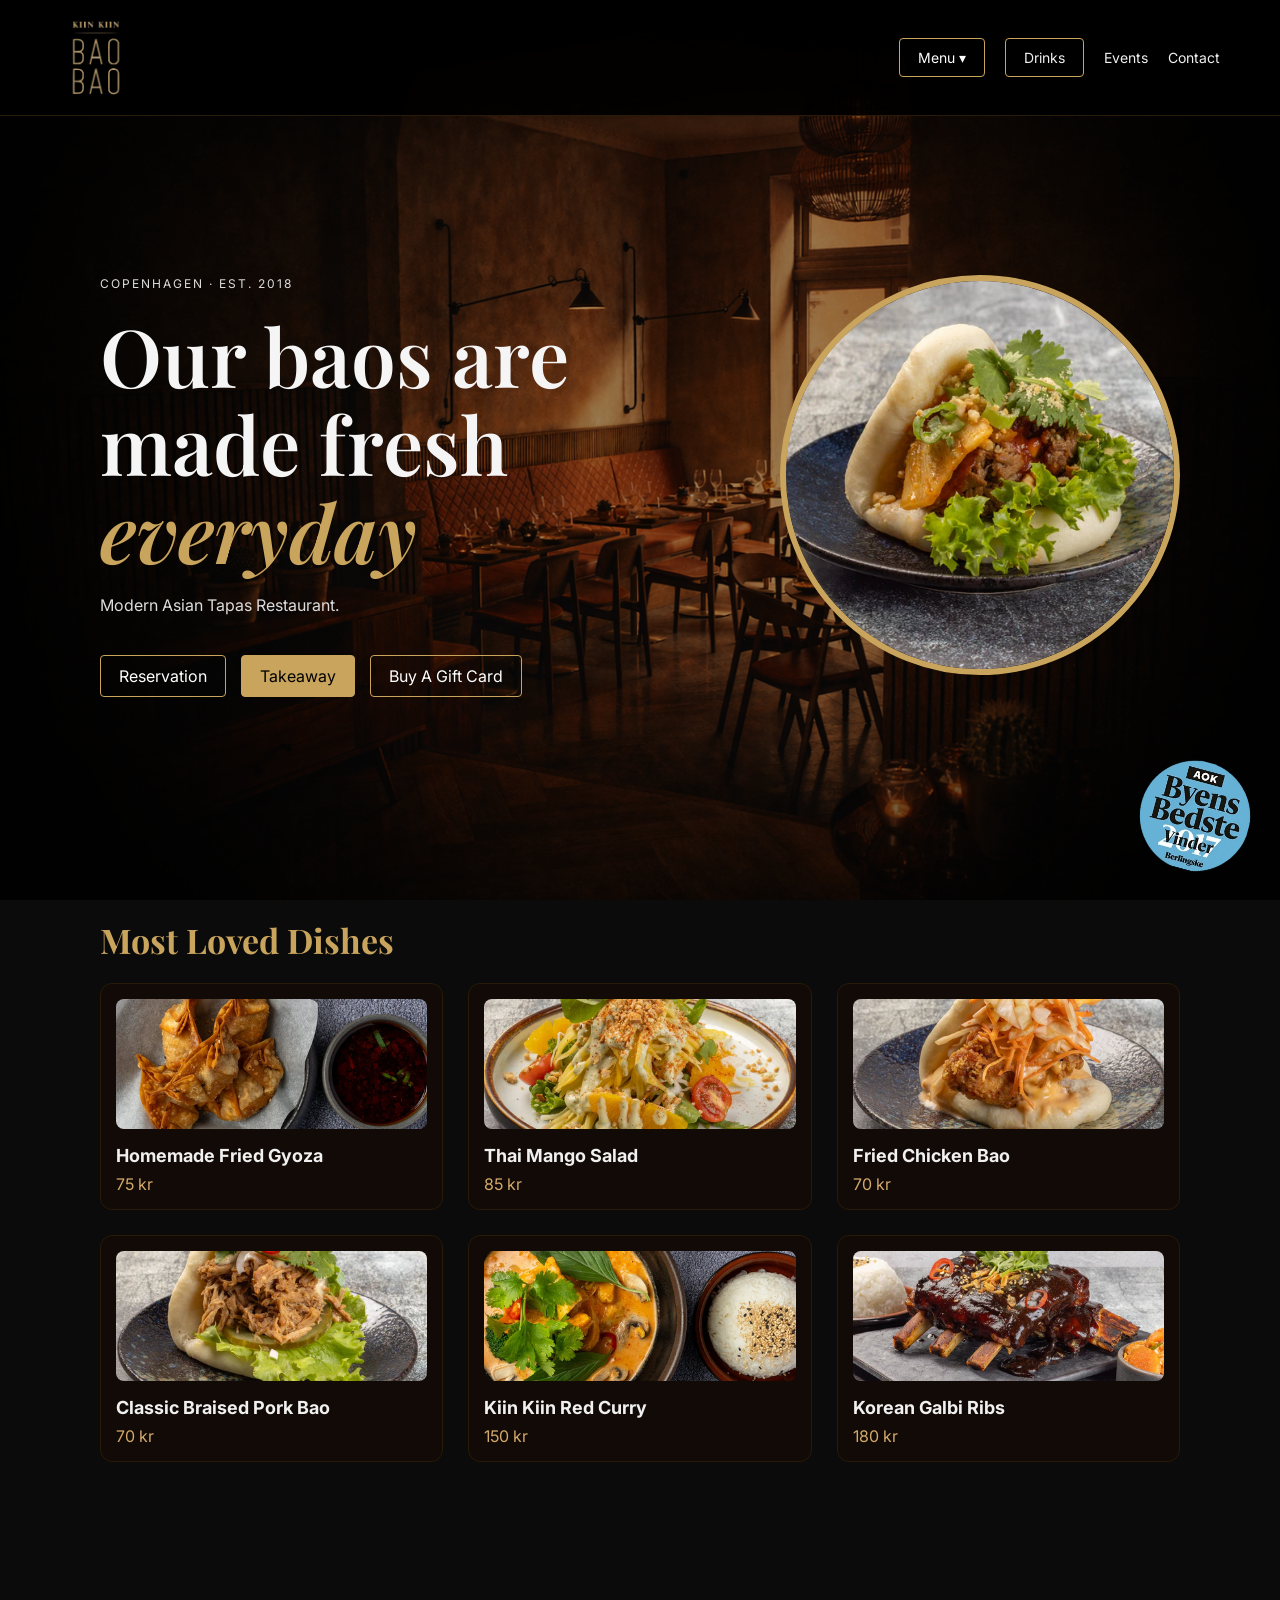
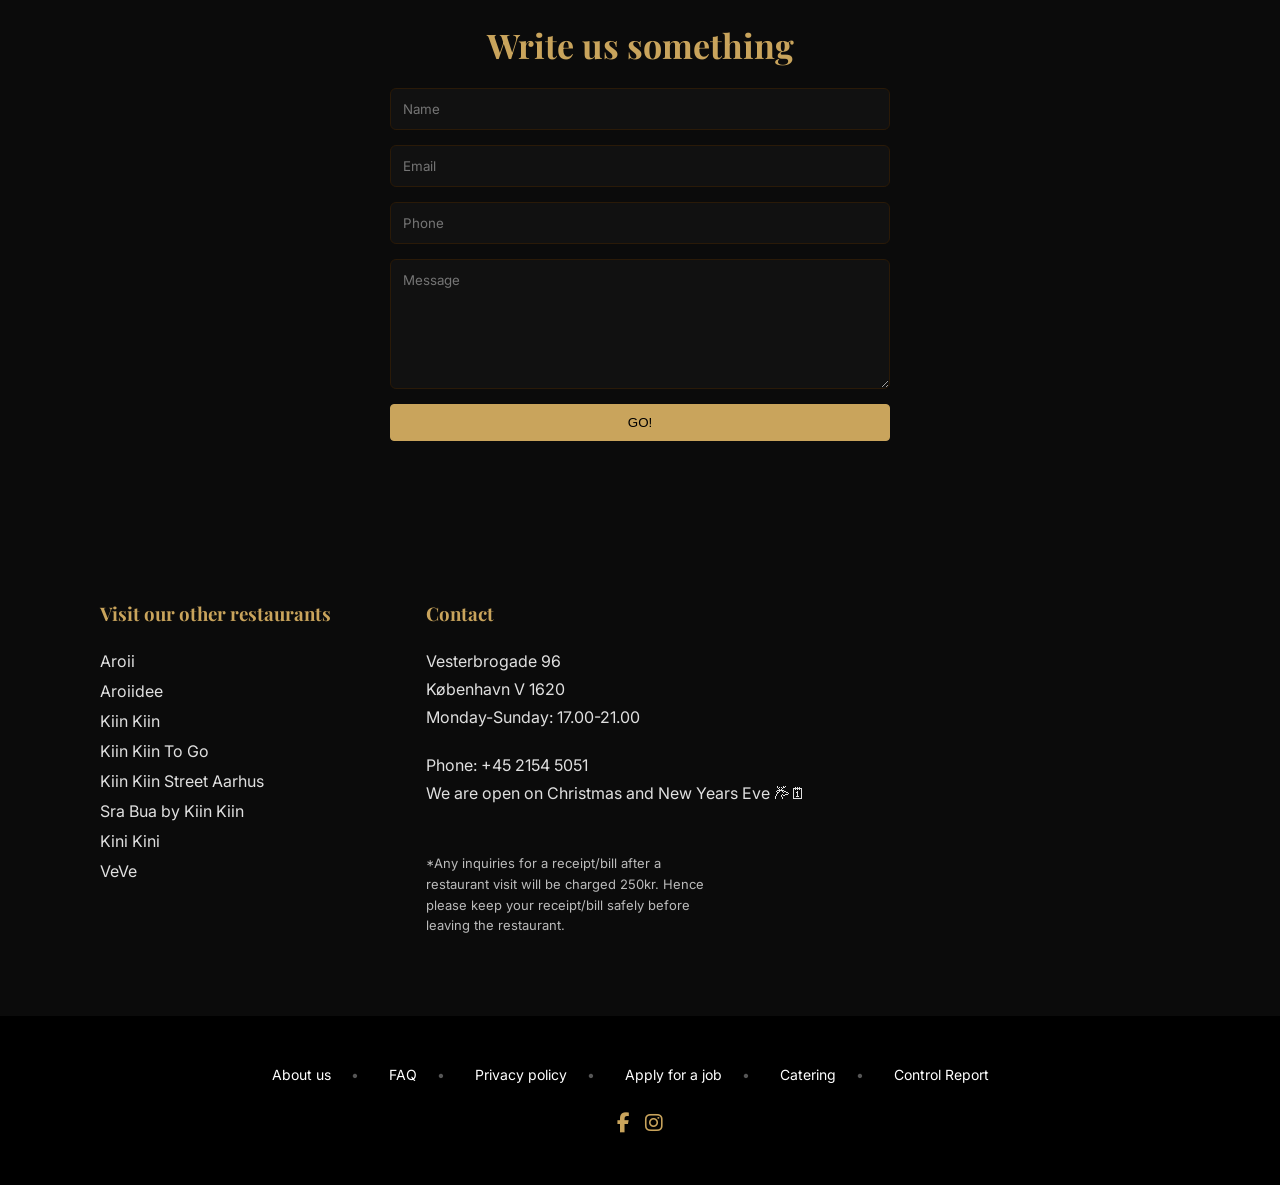
==== commit 2f634295: "About Page" ====
--- a/index.html
+++ b/index.html
@@ -265,11 +265,12 @@
 <div class="footer-clean">
 
     <div class="footer-links">
-        <a href="#">About us</a>
-        <a href="faq.html">FAQ</a>
-        <a href="privacy.html">Privacy policy</a>
+        <a href="about.html" target="_blank" rel="noopener noreferrer">About us</a>
+        <a href="faq.html" target="_blank" rel="noopener noreferrer">FAQ</a>
+        <a href="privacy.html" target="_blank" rel="noopener noreferrer">Privacy policy</a>
         <a href="#">Apply for a job</a>
         <a href="#">Catering</a>
+        <a href="https://www.findsmiley.dk/Sider/Search.aspx?k=kiin%20kiin%20bao%20bao" target="_blank" rel="noopener noreferrer">Control Report</a>
     </div>
 
     <div class="footer-social">
--- a/style.css
+++ b/style.css
@@ -1020,6 +1020,436 @@
     }
 
 }
+@media (max-width: 768px) {
+
+    .faq-bg::before {
+        background-position: center center !important;
+        background-size: cover !important;
+        background-repeat: no-repeat !important;
+    }
+
+}
+
+/* ABOUT BACKGROUND */
+.about-bg::before {
+    content: "";
+    position: fixed;
+    inset: 0;
+    background: url("images/background.png") no-repeat center/cover;
+    z-index: -2;
+}
+
+.about-bg::after {
+    content: "";
+    position: fixed;
+    inset: 0;
+    background: radial-gradient(circle at center, rgba(0,0,0,0.2) 30%, rgba(0,0,0,0.9) 90%);
+    z-index: -1;
+}
+
+/* LEFT OVERLAY */
+.about-overlay {
+    position: fixed;
+    top: 0;
+    left: 0;
+    width: 55%;
+    height: 100%;
+    background: linear-gradient(to right, rgba(0,0,0,0.95), rgba(0,0,0,0.7), transparent);
+    z-index: -1;
+}
+
+/* LAYOUT */
+.about-hero {
+    display: flex;
+    padding: 180px 100px 60px;
+}
+
+/* TEXT */
+.about-left {
+     max-width: 650px;
+    margin-top: 60px;
+}
+
+.about-left h1 {
+    font-size: 70px;
+    font-family: 'Playfair Display', serif;
+}
+
+.about-left span {
+    color: var(--gold);
+}
+
+.about-left p {
+    margin-top: 20px;
+    color: #ccc;
+    line-height: 1.7;
+}
+
+.about-bg::before {
+    content: "";
+    position: fixed;
+    inset: 0;
+    background: url("images/background.png") no-repeat center/cover;
+    z-index: -2;
+}
+
+.about-bg::after {
+    content: "";
+    position: fixed;
+    inset: 0;
+    background: radial-gradient(circle at center, rgba(0,0,0,0.2) 30%, rgba(0,0,0,0.9) 90%);
+    z-index: -1;
+}
+
+.about-overlay {
+    position: fixed;
+    top: 0;
+    left: 0;
+    width: 55%;
+    height: 100%;
+    background: linear-gradient(to right, rgba(0,0,0,0.95), rgba(0,0,0,0.7), transparent);
+    z-index: -1;
+}
+
+.faq-top {
+    position: absolute;
+    top: 20px;
+    left: 30px;
+    display: flex;
+    gap: 15px;
+}
+
+.about-hero {
+    display: flex;
+    padding: 120px 100px 60px;
+}
+
+.about-left {
+    max-width: 650px;
+}
+
+.about-left h1 {
+    font-size: 70px;
+    font-family: 'Playfair Display', serif;
+    line-height: 1.1;
+}
+
+.about-left span {
+    color: var(--gold);
+}
+
+.about-left p {
+    margin-top: 20px;
+    color: #ccc;
+    line-height: 1.8;
+}
+
+.about-section {
+    padding: 80px 100px;
+    display: flex;
+    flex-direction: column;
+    gap: 70px;
+}
+
+.about-block {
+    display: flex;
+    align-items: center;
+    gap: 50px;
+}
+
+.about-block.reverse {
+    flex-direction: row-reverse;
+}
+
+.about-block img {
+    width: 50%;
+    height: 350px;
+    object-fit: cover;
+    border-radius: 14px;
+    transition: 0.3s;
+}
+
+.about-block img:hover {
+    transform: scale(1.02);
+}
+
+.about-text {
+    width: 50%;
+}
+
+.about-text h3 {
+    font-size: 30px;
+    font-family: 'Playfair Display', serif;
+    margin-bottom: 15px;
+    color: #c9a45c;
+}
+
+.about-text p {
+    color: #ccc;
+    line-height: 1.8;
+}
+
+.brand-showcase {
+    padding: 80px 100px;
+    text-align: center;
+}
+
+.brand-showcase h2 {
+    font-size: 42px;
+    margin-bottom: 50px;
+    font-family: 'Playfair Display', serif;
+}
+
+.brand-grid {
+    display: grid;
+    grid-template-columns: repeat(3, 1fr);
+    gap: 30px;
+}
+
+.brand-card {
+    background: rgba(20,10,5,0.6);
+    border: 1px solid var(--border);
+    padding: 30px 25px;
+    border-radius: 14px;
+    transition: 0.3s;
+}
+
+.brand-card:hover {
+    transform: translateY(-5px);
+    border-color: var(--gold);
+}
+
+.brand-card img {
+    height: 80px;
+    object-fit: contain;
+    margin-bottom: 20px;
+}
+
+.brand-card p {
+    color: #ccc;
+    line-height: 1.6;
+    font-size: 14px;
+}
+
+@media (max-width: 768px) {
+    .about-overlay {
+        width: 100%;
+    }
+
+    .faq-top {
+        left: 50%;
+        transform: translateX(-50%);
+    }
+
+    .about-hero {
+        display: block;
+        padding: 90px 20px 40px;
+        text-align: center;
+    }
+
+    .about-left h1 {
+        font-size: 40px;
+    }
+
+    .about-section {
+        padding: 50px 20px;
+        gap: 40px;
+    }
+
+    .about-block,
+    .about-block.reverse {
+        flex-direction: column;
+    }
+
+    .about-block img {
+        width: 100%;
+        height: 220px;
+    }
+
+    .about-text {
+        width: 100%;
+        text-align: center;
+    }
+
+    .brand-showcase {
+        padding: 50px 20px;
+    }
+
+    .brand-grid {
+        grid-template-columns: 1fr;
+    }
+
+    .brand-showcase h2 {
+        font-size: 30px;
+    }
+}
+
+.owners-section {
+    padding: 80px 100px;
+    text-align: center;
+}
+
+.owners-section h2 {
+    font-size: 42px;
+    font-family: 'Playfair Display', serif;
+    margin-bottom: 40px;
+}
+
+.owners-grid {
+    display: flex;
+    justify-content: center;
+}
+
+.owner-card {
+    max-width: 550px;
+    width: 100%;
+    background: rgba(20,10,5,0.6);
+    border: 1px solid var(--border);
+    padding: 25px;
+    border-radius: 14px;
+    text-align: center;
+}
+
+.owner-card img {
+    width: 100%;
+    max-width: 450px;
+    height: 400px;
+    object-fit: cover;
+    border-radius: 12px;
+    display: block;
+    margin: 0 auto 20px;
+}
+
+.owner-card h3 {
+    font-size: 24px;
+    margin-bottom: 10px;
+    font-family: 'Playfair Display', serif;
+    color: #c9a45c;
+}
+
+.owner-card p {
+    color: #ccc;
+    line-height: 1.7;
+}
+
+@media (max-width: 768px) {
+
+    .about-overlay {
+        width: 100%;
+        background: rgba(0,0,0,0.78);
+    }
+
+    .page-topbar {
+        top: 15px;
+        left: 20px;
+        right: 20px;
+    }
+
+    .page-logo {
+        height: 50px;
+    }
+
+    .about-hero {
+        display: block;
+        padding: 130px 20px 50px;
+        text-align: center;
+    }
+
+    .about-left {
+        max-width: 100%;
+        margin-top: 20px;
+    }
+
+    .about-left h1 {
+        font-size: 40px;
+        line-height: 1.15;
+    }
+
+    .about-left p {
+        font-size: 14px;
+        line-height: 1.7;
+    }
+
+    .about-section {
+        padding: 50px 20px;
+        gap: 40px;
+    }
+
+    .about-block,
+    .about-block.reverse {
+        flex-direction: column;
+        gap: 20px;
+    }
+
+    .about-block img {
+        width: 100%;
+        height: 220px;
+    }
+
+    .about-text {
+        width: 100%;
+        text-align: center;
+    }
+
+    .about-text h3 {
+        font-size: 24px;
+    }
+
+    .brand-showcase {
+        padding: 50px 20px;
+    }
+
+    .brand-showcase h2 {
+        font-size: 30px;
+    }
+
+    .brand-grid {
+        grid-template-columns: 1fr;
+        gap: 20px;
+    }
+
+    .owners-section {
+        padding: 50px 20px;
+    }
+
+    .owners-section h2 {
+        font-size: 30px;
+    }
+
+    .owner-card {
+        padding: 20px;
+    }
+
+    .owner-card img {
+        width: 100%;
+        max-width: 100%;
+        height: 260px;
+    }
+
+    .owner-card h3 {
+        font-size: 22px;
+    }
+
+    .owner-card p {
+        font-size: 14px;
+    }
+}
+
+.page-topbar {
+    position: absolute;
+    top: 20px;
+    left: 30px;
+    right: 30px;
+    display: flex;
+    justify-content: space-between;
+    align-items: center;
+    z-index: 100;
+}
+
+.page-logo {
+    height: 70px;
+    width: auto;
+}
     section h2,
     .menu-page h2 {
         font-size: 34px;
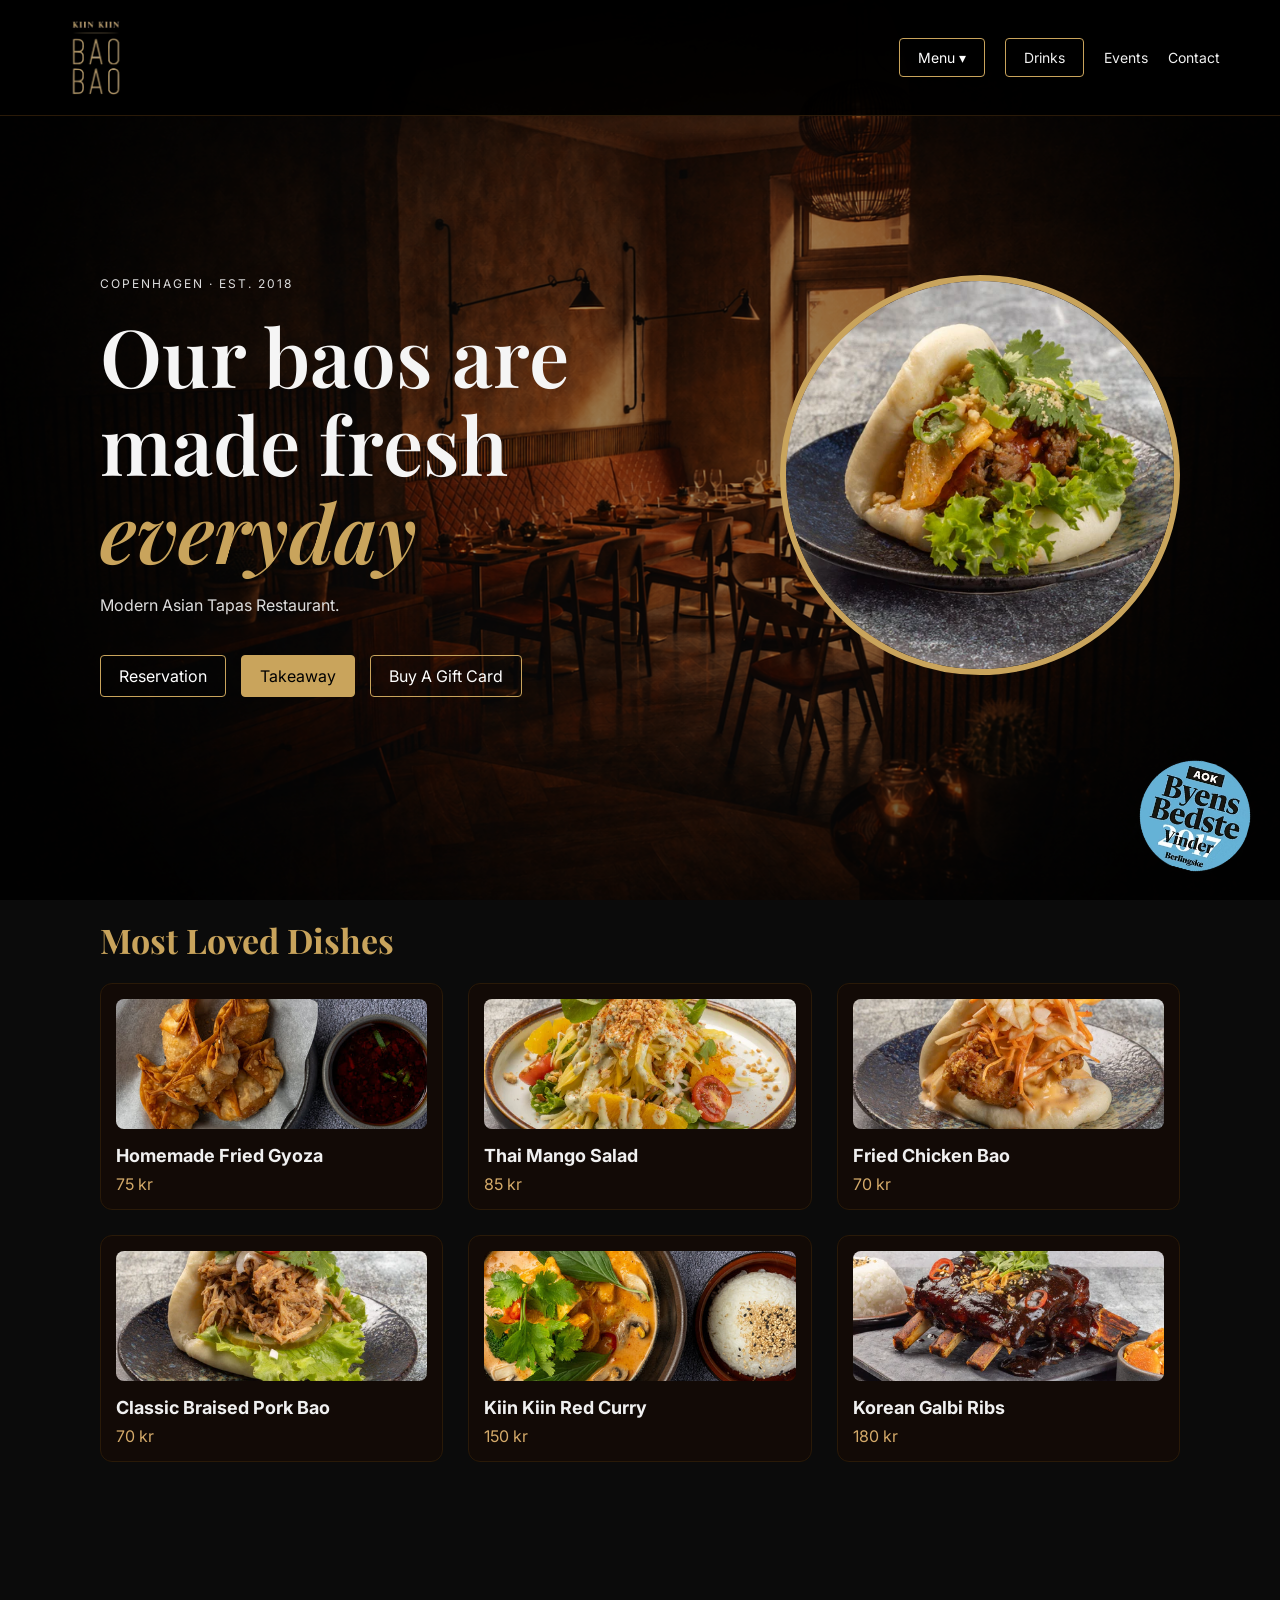
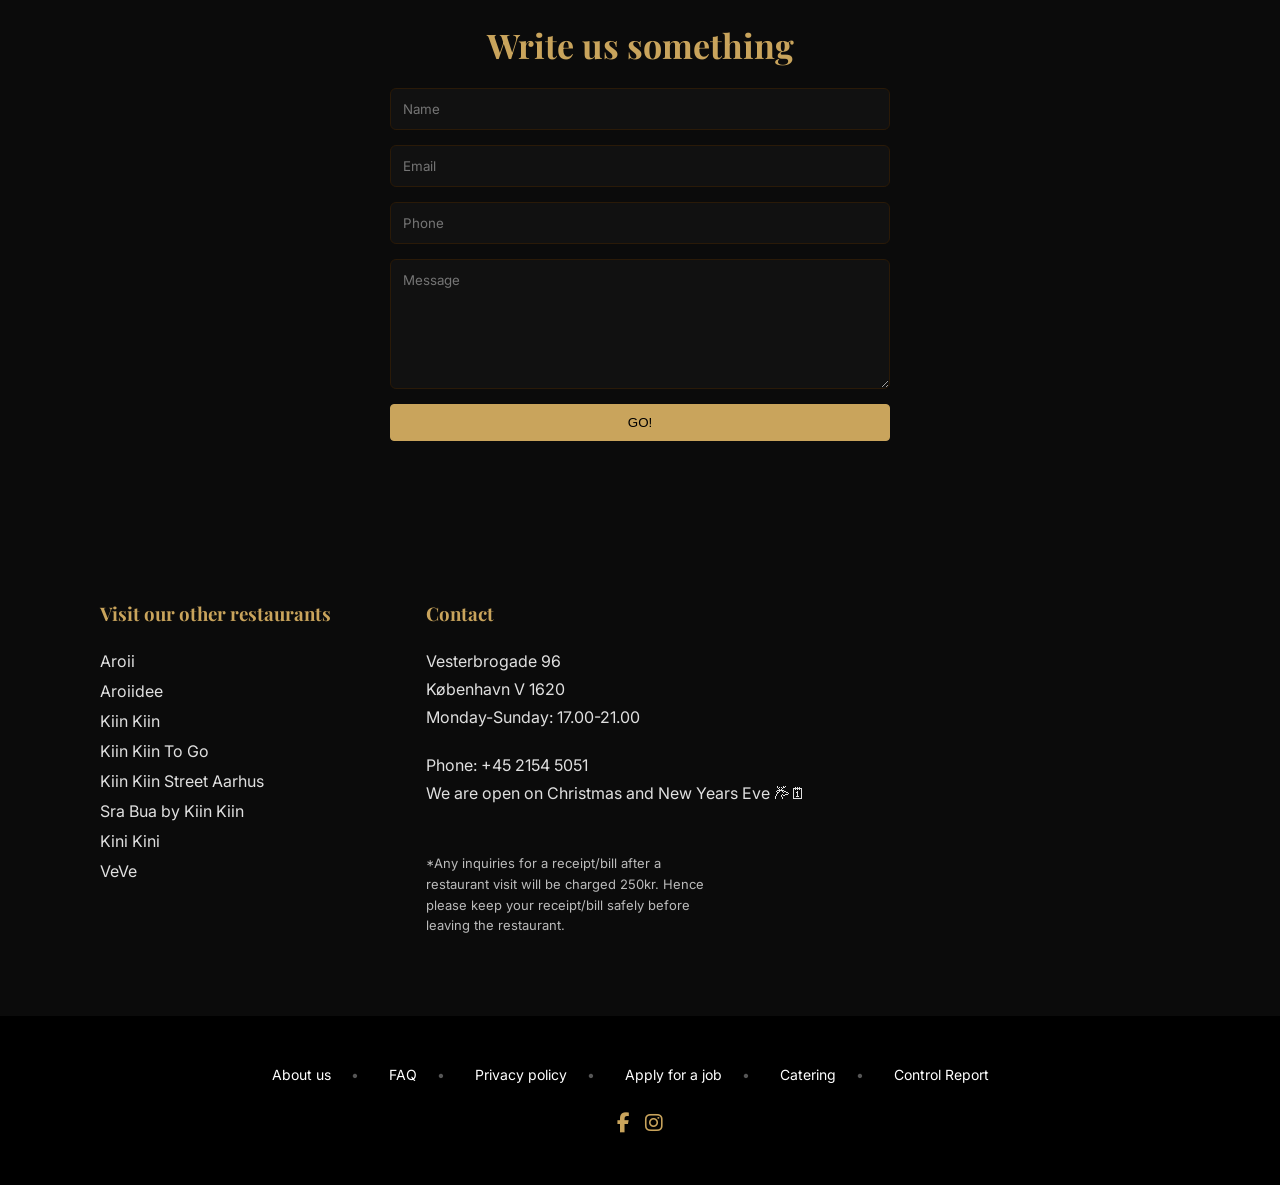
==== commit 756cc219: "Job Section Added" ====
--- a/index.html
+++ b/index.html
@@ -268,7 +268,7 @@
         <a href="about.html" target="_blank" rel="noopener noreferrer">About us</a>
         <a href="faq.html" target="_blank" rel="noopener noreferrer">FAQ</a>
         <a href="privacy.html" target="_blank" rel="noopener noreferrer">Privacy policy</a>
-        <a href="#">Apply for a job</a>
+        <a href="job.html">Apply for a job</a>
         <a href="#">Catering</a>
         <a href="https://www.findsmiley.dk/Sider/Search.aspx?k=kiin%20kiin%20bao%20bao" target="_blank" rel="noopener noreferrer">Control Report</a>
     </div>
--- a/style.css
+++ b/style.css
@@ -1030,7 +1030,6 @@
 
 }
 
-/* ABOUT BACKGROUND */
 .about-bg::before {
     content: "";
     position: fixed;
@@ -1047,7 +1046,6 @@
     z-index: -1;
 }
 
-/* LEFT OVERLAY */
 .about-overlay {
     position: fixed;
     top: 0;
@@ -1058,74 +1056,35 @@
     z-index: -1;
 }
 
-/* LAYOUT */
-.about-hero {
-    display: flex;
-    padding: 180px 100px 60px;
-}
-
-/* TEXT */
-.about-left {
-     max-width: 650px;
-    margin-top: 60px;
-}
-
-.about-left h1 {
-    font-size: 70px;
-    font-family: 'Playfair Display', serif;
-}
-
-.about-left span {
-    color: var(--gold);
-}
-
-.about-left p {
-    margin-top: 20px;
-    color: #ccc;
-    line-height: 1.7;
-}
-
-.about-bg::before {
-    content: "";
-    position: fixed;
-    inset: 0;
-    background: url("images/background.png") no-repeat center/cover;
-    z-index: -2;
-}
-
-.about-bg::after {
-    content: "";
-    position: fixed;
-    inset: 0;
-    background: radial-gradient(circle at center, rgba(0,0,0,0.2) 30%, rgba(0,0,0,0.9) 90%);
-    z-index: -1;
-}
-
-.about-overlay {
-    position: fixed;
-    top: 0;
-    left: 0;
-    width: 55%;
-    height: 100%;
-    background: linear-gradient(to right, rgba(0,0,0,0.95), rgba(0,0,0,0.7), transparent);
-    z-index: -1;
-}
-
-.faq-top {
+.page-topbar {
     position: absolute;
     top: 20px;
     left: 30px;
-    display: flex;
-    gap: 15px;
+    right: 30px;
+    display: flex;
+    justify-content: space-between;
+    align-items: center;
+    z-index: 100;
+}
+
+.page-logo {
+    height: 70px;
+    width: auto;
 }
 
 .about-hero {
-    display: flex;
-    padding: 120px 100px 60px;
-}
-
+    display: block;
+    padding: 170px 20px 50px;
+    text-align: center !important; 
+
+}
+
+.about-section {
+    margin-top: 20px !important;
+}
 .about-left {
     max-width: 650px;
+    margin-top: 40px;
 }
 
 .about-left h1 {
@@ -1229,59 +1188,6 @@
     color: #ccc;
     line-height: 1.6;
     font-size: 14px;
-}
-
-@media (max-width: 768px) {
-    .about-overlay {
-        width: 100%;
-    }
-
-    .faq-top {
-        left: 50%;
-        transform: translateX(-50%);
-    }
-
-    .about-hero {
-        display: block;
-        padding: 90px 20px 40px;
-        text-align: center;
-    }
-
-    .about-left h1 {
-        font-size: 40px;
-    }
-
-    .about-section {
-        padding: 50px 20px;
-        gap: 40px;
-    }
-
-    .about-block,
-    .about-block.reverse {
-        flex-direction: column;
-    }
-
-    .about-block img {
-        width: 100%;
-        height: 220px;
-    }
-
-    .about-text {
-        width: 100%;
-        text-align: center;
-    }
-
-    .brand-showcase {
-        padding: 50px 20px;
-    }
-
-    .brand-grid {
-        grid-template-columns: 1fr;
-    }
-
-    .brand-showcase h2 {
-        font-size: 30px;
-    }
 }
 
 .owners-section {
@@ -1333,6 +1239,10 @@
 }
 
 @media (max-width: 768px) {
+    .about-bg::before {
+        background-position: center center !important;
+        background-size: cover !important;
+    }
 
     .about-overlay {
         width: 100%;
@@ -1344,20 +1254,18 @@
         left: 20px;
         right: 20px;
     }
-
-    .page-logo {
-        height: 50px;
-    }
-
     .about-hero {
         display: block;
-        padding: 130px 20px 50px;
+        padding: 170px 20px 50px;
         text-align: center;
     }
+    .about-section {
+    margin-top: 80px;
+}
 
     .about-left {
         max-width: 100%;
-        margin-top: 20px;
+        margin-top: 50px;
     }
 
     .about-left h1 {
@@ -1372,18 +1280,18 @@
 
     .about-section {
         padding: 50px 20px;
-        gap: 40px;
+        gap: 50px;
     }
 
     .about-block,
     .about-block.reverse {
         flex-direction: column;
-        gap: 20px;
+        gap: 50px;
     }
 
     .about-block img {
         width: 100%;
-        height: 220px;
+        height: 230px;
     }
 
     .about-text {
@@ -1393,6 +1301,11 @@
 
     .about-text h3 {
         font-size: 24px;
+        color:#c9a45c;
+    }
+
+    .about-text p {
+        font-size: 14px;
     }
 
     .brand-showcase {
@@ -1406,6 +1319,18 @@
     .brand-grid {
         grid-template-columns: 1fr;
         gap: 20px;
+    }
+
+    .brand-card {
+        padding: 20px;
+    }
+
+    .brand-card img {
+        height: 60px;
+    }
+
+    .brand-card p {
+        font-size: 14px;
     }
 
     .owners-section {
@@ -1434,6 +1359,87 @@
         font-size: 14px;
     }
 }
+
+.jobs-bg::before {
+    content: "";
+    position: fixed;
+    inset: 0;
+    background: url("images/job.png") no-repeat center/cover;
+    z-index: -2;
+}
+
+.jobs-bg::after {
+    content: "";
+    position: fixed;
+    inset: 0;
+    background: radial-gradient(circle at center, rgba(0,0,0,0.2) 30%, rgba(0,0,0,0.9) 90%);
+    z-index: -1;
+}
+
+.jobs-overlay {
+    position: fixed;
+    top: 0;
+    left: 0;
+    width: 55%;
+    height: 100%;
+    background: linear-gradient(to right, rgba(0,0,0,0.95), rgba(0,0,0,0.7), transparent);
+    z-index: -1;
+}
+
+.jobs-hero {
+    padding: 180px 100px 80px;
+}
+
+.jobs-left {
+    max-width: 650px;
+    gap : 50px;
+}
+
+.jobs-left a.btn {
+    display: inline-block;
+    margin-top: 35px;
+}
+
+.jobs-left h1 {
+    font-size: 70px;
+    font-family: 'Playfair Display', serif;
+}
+
+.jobs-left span {
+    color: var(--gold);
+}
+
+.jobs-left p {
+    margin-top: 20px;
+    color: #ccc;
+    line-height: 1.8;
+}
+
+.job-listings {
+    display: grid;
+    grid-template-columns: repeat(3, 1fr);
+    gap: 30px;
+    padding: 0 100px 100px;
+}
+
+.job-card {
+    background: rgba(20,10,5,0.6);
+    border: 1px solid var(--border);
+    padding: 25px;
+    border-radius: 14px;
+}
+
+.job-card h3 {
+    font-size: 24px;
+    margin-bottom: 10px;
+    font-family: 'Playfair Display', serif;
+}
+
+.job-card p {
+    color: #ccc;
+    line-height: 1.7;
+}
+
 
 .page-topbar {
     position: absolute;
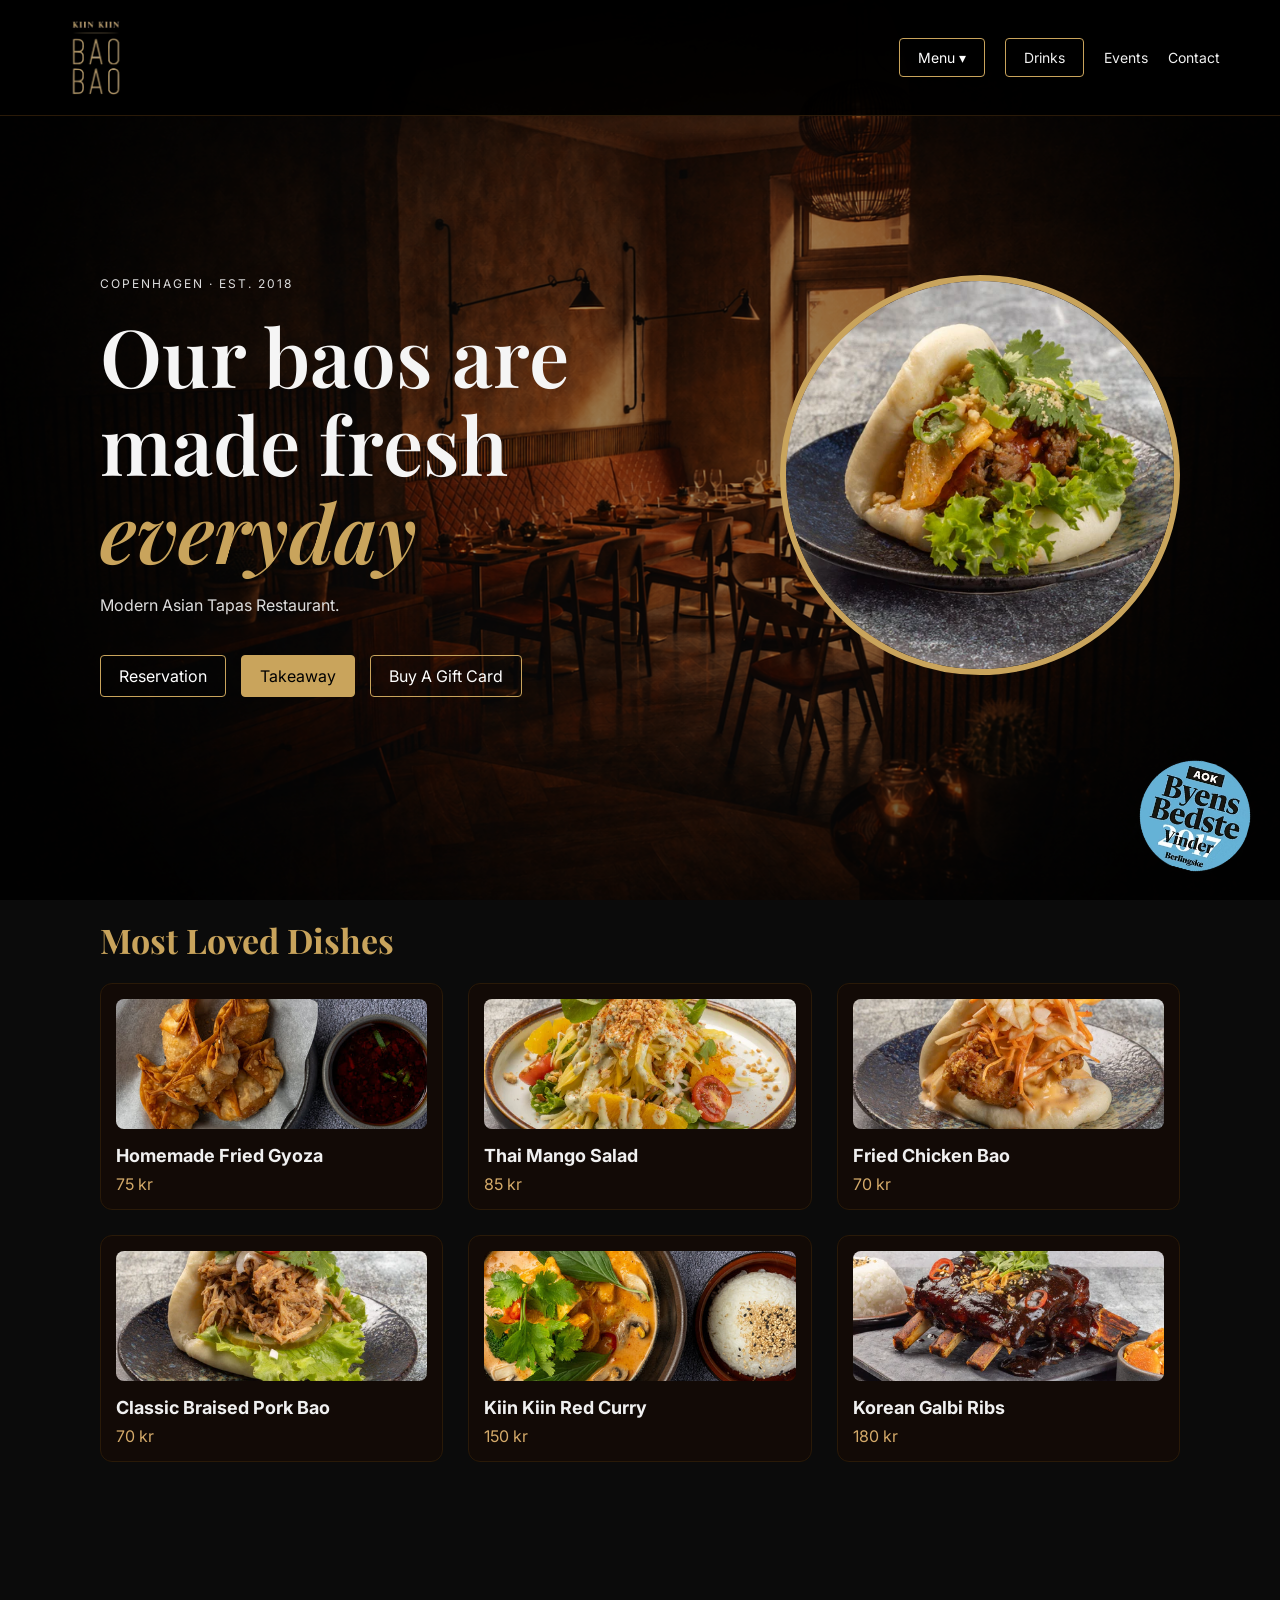
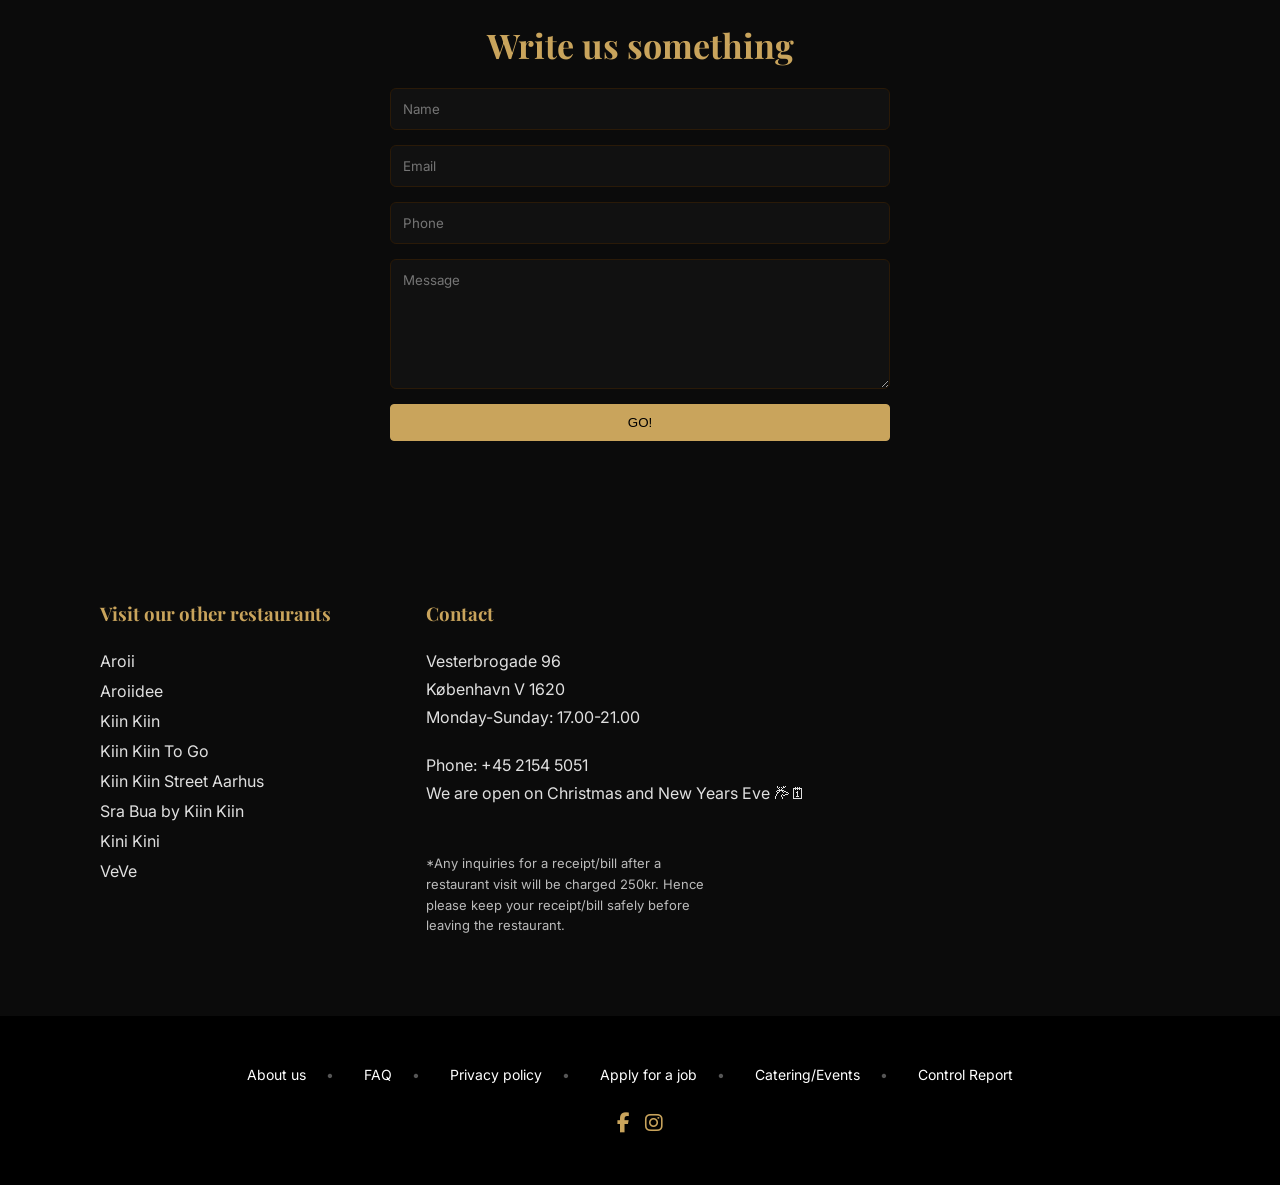
==== commit 2de6a712: "Updated 6" ====
--- a/index.html
+++ b/index.html
@@ -29,7 +29,7 @@
             </div>
         </div>
         <a href ="drinks.html" target="_blank" class="btn-outline">Drinks</a>
-        <a href="#">Events</a>
+        <a href="events.html">Events</a>
         <a href="#contact">Contact</a>
 
     </div>
@@ -269,7 +269,7 @@
         <a href="faq.html" target="_blank" rel="noopener noreferrer">FAQ</a>
         <a href="privacy.html" target="_blank" rel="noopener noreferrer">Privacy policy</a>
         <a href="job.html">Apply for a job</a>
-        <a href="#">Catering</a>
+        <a href="events.html">Catering/Events</a>
         <a href="https://www.findsmiley.dk/Sider/Search.aspx?k=kiin%20kiin%20bao%20bao" target="_blank" rel="noopener noreferrer">Control Report</a>
     </div>
 
--- a/style.css
+++ b/style.css
@@ -1010,15 +1010,6 @@
         font-size: 13px;
     }
 
-    /* Top buttons */
-    .faq-top {
-        position: absolute;
-        top: 15px;
-        left: 50%;
-        transform: translateX(-50%);
-        gap: 10px;
-    }
-
 }
 @media (max-width: 768px) {
 
@@ -1440,6 +1431,240 @@
     line-height: 1.7;
 }
 
+.events-bg::before {
+    content: "";
+    position: fixed;
+    inset: 0;
+    background: url("./events/backpage.jpg") no-repeat center/cover;
+    z-index: -2;
+}
+.events-feature {
+    padding: 80px 100px 100px;
+    display: flex;
+    justify-content: center;
+}
+
+.events-feature {
+    min-height: 100vh;
+    display: flex;
+    justify-content: center;
+    align-items: center;
+    padding: 140px 20px 80px;
+}
+.events-feature-card {
+    max-width: 1000px;
+    width: 100%;
+    background: rgba(20,10,5,0.72);
+    border: 1px solid var(--border);
+    border-radius: 20px;
+    padding: 50px;
+    text-align: center;
+    backdrop-filter: blur(10px);
+}
+
+.events-feature-card h2 {
+    font-size: 48px;
+    font-family: 'Playfair Display', serif;
+    margin-bottom: 20px;
+}
+
+.events-subtitle {
+    font-size: 18px;
+    color: var(--gold);
+    margin-bottom: 25px;
+}
+
+.events-feature-card p {
+    color: #ccc;
+    line-height: 1.8;
+    max-width: 750px;
+    margin: 0 auto 20px;
+}
+
+.events-highlights {
+    display: grid;
+    grid-template-columns: repeat(3, 1fr);
+    gap: 25px;
+    margin: 40px 0;
+}
+
+.highlight-box {
+    background: rgba(0,0,0,0.25);
+    border: 1px solid rgba(255,255,255,0.08);
+    padding: 25px;
+    border-radius: 14px;
+}
+
+.highlight-box h3 {
+    font-size: 22px;
+    margin-bottom: 10px;
+    font-family: 'Playfair Display', serif;
+    color: var(--gold);
+}
+
+.highlight-box p {
+    font-size: 14px;
+    margin: 0;
+}
+
+.footer-clean {
+    background: #000;
+    color: #fff;
+    text-align: center;
+    padding: 50px 20px;
+}
+
+.footer-links {
+    display: flex;
+    justify-content: center;
+    flex-wrap: wrap;
+    gap: 20px 30px;
+    margin-bottom: 25px;
+}
+
+.footer-links a {
+    color: #fff;
+    text-decoration: none;
+    font-size: 14px;
+    transition: 0.3s;
+}
+
+.footer-links a:hover {
+    color: var(--gold);
+}
+
+.footer-links a::after {
+    content: "•";
+    margin-left: 20px;
+    color: #555;
+}
+
+.footer-links a:last-child::after {
+    content: "";
+}
+
+.footer-social {
+    text-align: center;
+}
+
+.socials {
+    display: flex;
+    justify-content: center;
+    gap: 15px;
+}
+
+@media (max-width: 768px) {
+
+    .footer-clean {
+        padding: 35px 15px;
+    }
+
+    .footer-links {
+        gap: 8px 14px;
+        max-width: 280px;
+        margin: 0 auto 20px;
+    }
+
+    .footer-links a {
+        font-size: 12px;
+        white-space: nowrap;
+    }
+
+    .footer-links a::after {
+        margin-left: 8px;
+    }
+
+}
+
+.catering-contact {
+    margin-top: 80px;
+    font-size: 24px;
+    font-family: 'Playfair Display', serif;
+    color: #fff;
+}
+
+.events-cta-group {
+    display: flex;
+    flex-direction: column;
+    align-items: center;
+    gap: 30px;
+}
+
+
+@media (max-width: 768px) {
+
+    .events-overlay {
+        width: 100%;
+        background: rgba(0,0,0,0.78);
+    }
+
+    .events-feature {
+        min-height: auto;
+        padding: 130px 20px 60px;
+        align-items: flex-start;
+    }
+
+    .events-feature-card {
+        padding: 30px 20px;
+        border-radius: 16px;
+    }
+
+    .events-feature-card h2 {
+        font-size: 30px;
+        line-height: 1.2;
+    }
+
+    .events-subtitle {
+        font-size: 15px;
+        margin-bottom: 20px;
+    }
+
+    .events-feature-card p {
+        font-size: 14px;
+        line-height: 1.7;
+    }
+
+    .events-highlights {
+        grid-template-columns: 1fr;
+        gap: 15px;
+        margin: 30px 0;
+    }
+
+    .highlight-box {
+        padding: 18px;
+    }
+
+    .highlight-box h3 {
+        font-size: 20px;
+    }
+
+    .highlight-box p {
+        font-size: 13px;
+    }
+
+    .events-cta-group {
+        gap: 20px;
+        margin-top: 10px;
+    }
+
+    .catering-contact {
+        font-size: 18px;
+        text-align: center;
+        line-height: 1.4;
+    }
+
+}
+
+.catering-contact a {
+    color: var(--gold);
+    text-decoration: none;
+}
+
+.catering-contact a:hover {
+    text-decoration: underline;
+}
+
+
 
 .page-topbar {
     position: absolute;
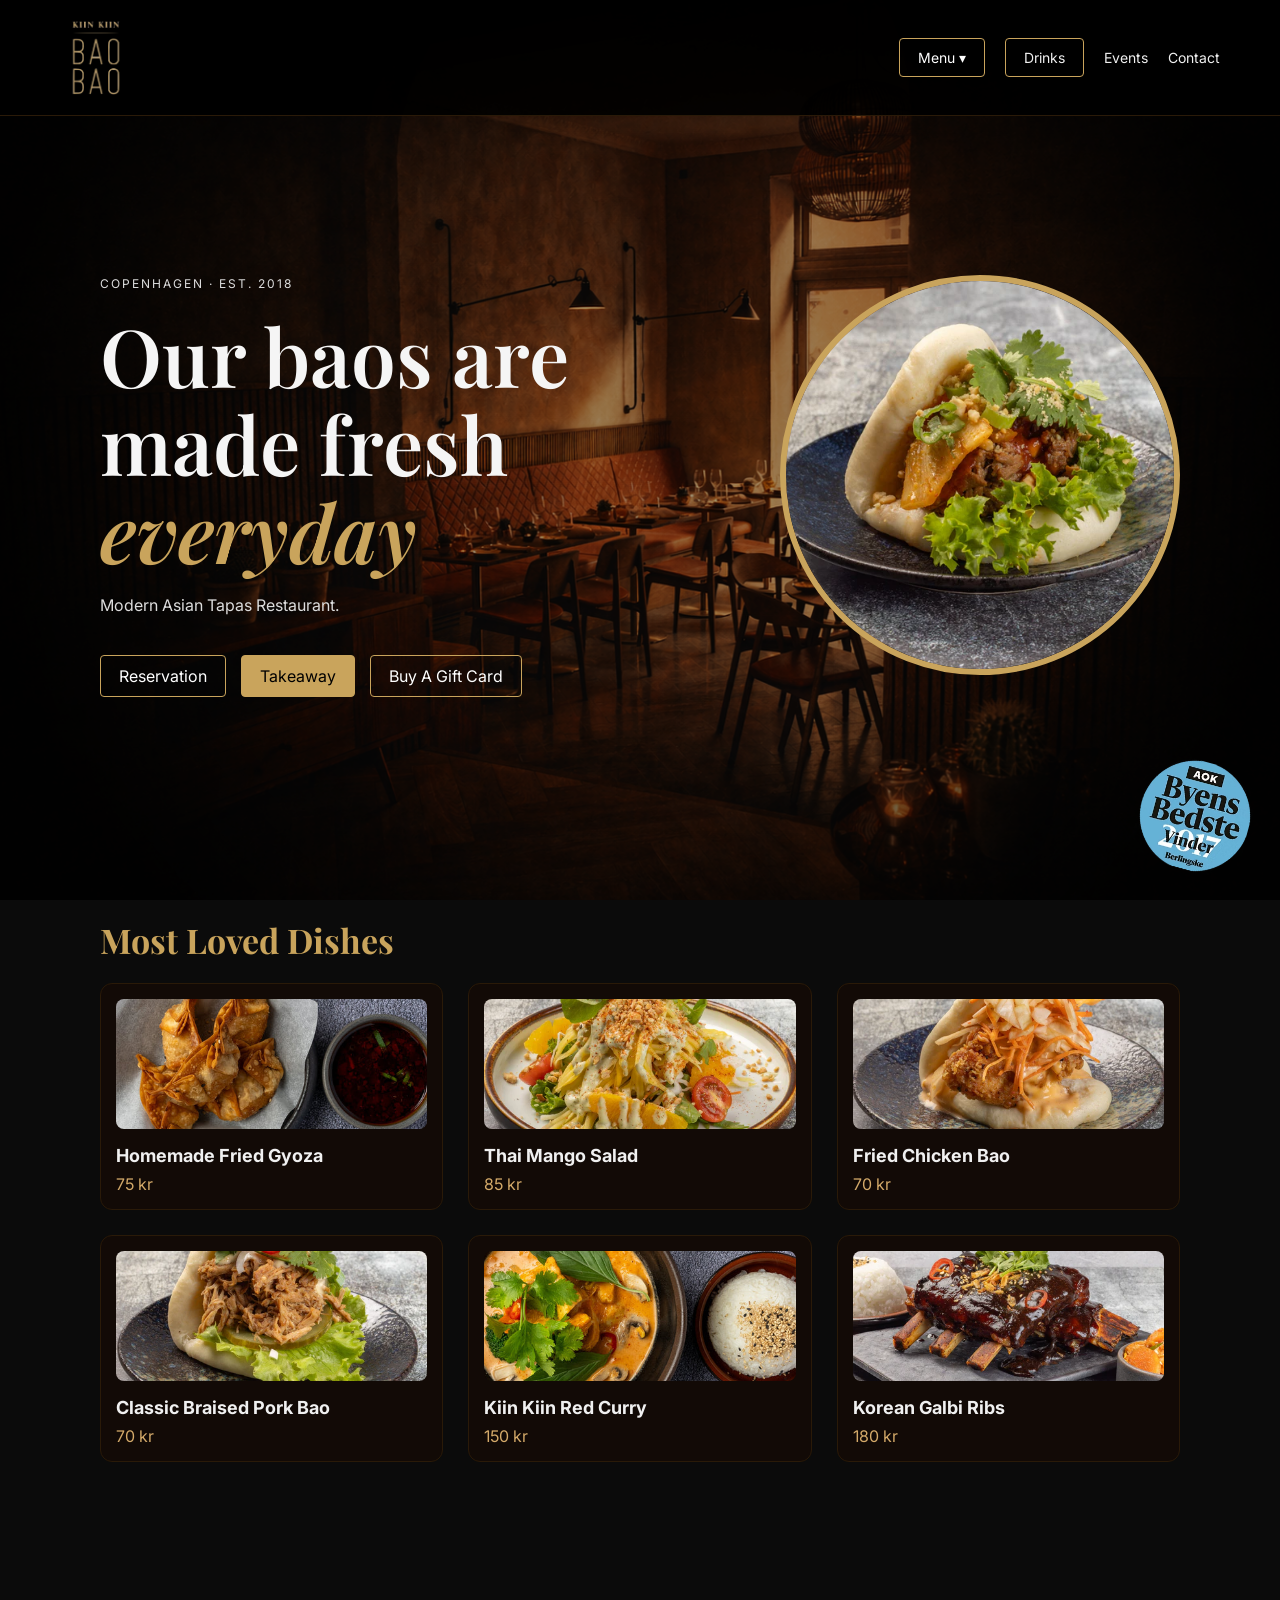
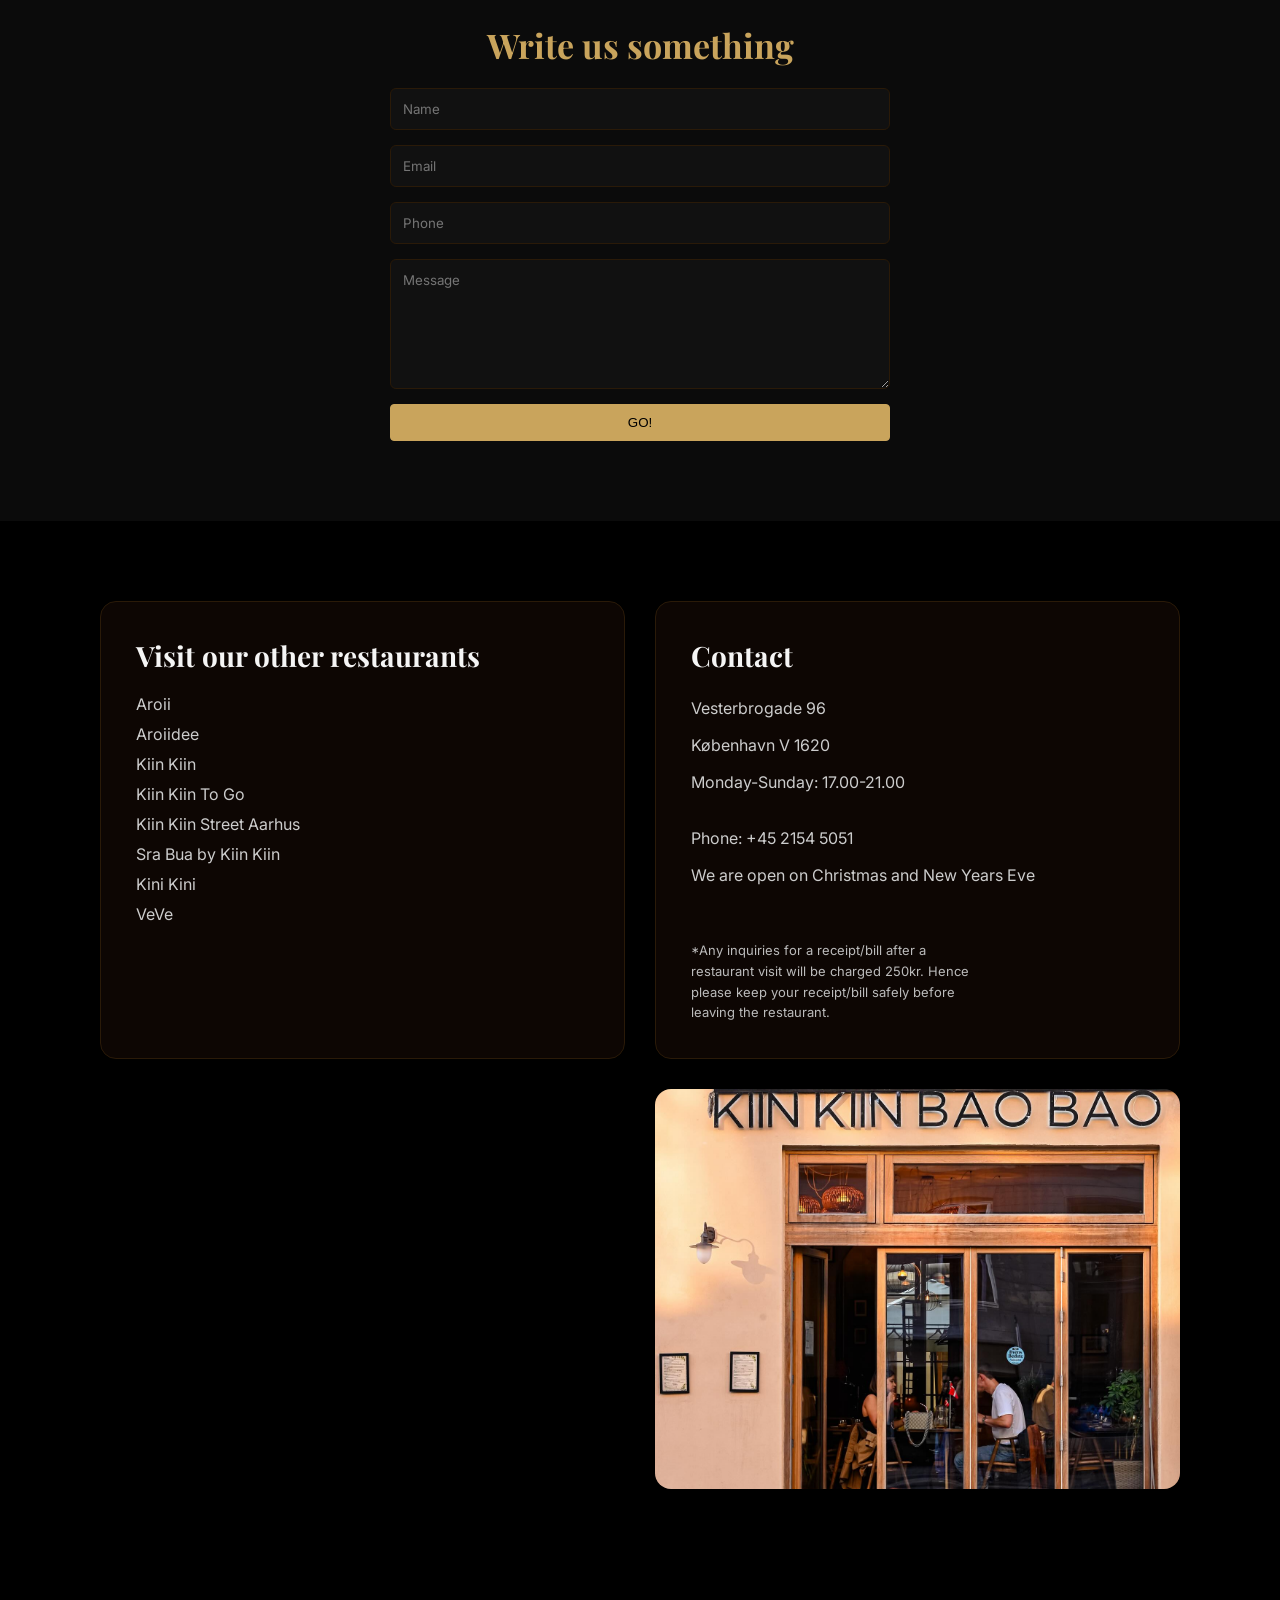
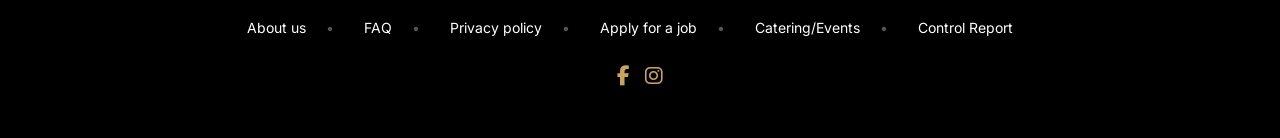
==== commit fdf2a52c: "Update 6" ====
--- a/index.html
+++ b/index.html
@@ -138,7 +138,7 @@
         <p>København V 1620</p>
         <p>Monday-Sunday: 17.00-21.00</p><br>
 <p>Phone: +45 2154 5051</p>
-<p>We are open on Christmas and New Years Eve 𐂂🗓</p>
+<p>We are open on Christmas and New Years Eve</p>
 
         <div class="receipt-note">
             *Any inquiries for a receipt/bill after a restaurant visit will be charged 250kr.
@@ -151,7 +151,9 @@
             <iframe src="https://www.google.com/maps?q=Vesterbrogade+96+Copenhagen&output=embed" title="Map"></iframe>
         </div>
     </div>
-
+ <div class="footer-photo">
+        <img src="about/bao2.jpg" alt="Kiin Kiin Bao Bao">
+    </div>
 </div>
 
 <!-- BADGE -->
--- a/style.css
+++ b/style.css
@@ -315,20 +315,27 @@
     min-height: 130px;
     resize: vertical;
 }
-
-/* FOOTER / BOTTOM SECTION */
 .bottom-section {
-    display: flex;
-    justify-content: space-between;
+    display: grid;
+    grid-template-columns: repeat(2, 1fr);
+    gap: 30px;
     padding: 80px 100px;
-    gap: 60px;
-    align-items: flex-start;
+    background: #000;
+}
+
+.other-restaurants-block,
+.find-us-block {
+    background: rgba(20,10,5,0.65);
+    border: 1px solid var(--border);
+    border-radius: 16px;
+    padding: 35px;
+    backdrop-filter: blur(10px);
 }
 
 .other-restaurants-block h3,
 .find-us-block h3 {
-    margin-bottom: 25px;
-    color: var(--gold);
+    font-size: 28px;
+    margin-bottom: 20px;
     font-family: 'Playfair Display', serif;
 }
 
@@ -339,9 +346,9 @@
 }
 
 .restaurants-list a {
-    color: #e0e0e0;
+    color: #ccc;
     text-decoration: none;
-    transition: color 0.3s;
+    transition: 0.3s;
 }
 
 .restaurants-list a:hover {
@@ -349,11 +356,10 @@
 }
 
 .find-us-block p {
+    color: #ccc;
+    line-height: 1.8;
     margin-bottom: 8px;
-    color: #e0e0e0;
-}
-
-
+}
 .receipt-note {
     margin-top: 50px;
     max-width: 280px;
@@ -362,6 +368,26 @@
     line-height: 1.6;
 }
 
+@media (max-width: 768px) {
+
+    .bottom-section {
+        grid-template-columns: 1fr;
+        padding: 50px 20px;
+        gap: 20px;
+    }
+
+    .other-restaurants-block,
+    .find-us-block {
+        padding: 25px;
+    }
+
+    .other-restaurants-block h3,
+    .find-us-block h3 {
+        font-size: 22px;
+    }
+
+}
+
 .footer {
     display: flex;
     flex-direction: column;
@@ -385,12 +411,50 @@
 .socials a:hover {
     transform: scale(1.1);
 }
-
-.footer-map iframe {
-    width: 280px;
-    height: 160px;
-    border-radius: 8px;
-    border: none;
+.footer {
+    width: 100%;
+    margin: 0;
+    padding: 0;
+}
+
+.footer-bottom-grid {
+    display: grid;
+    grid-template-columns: 1fr 1fr;
+    gap: 30px;
+    padding: 0 100px 80px;
+    background: #000;
+    align-items: stretch;
+}
+
+.footer-map,
+.footer-photo {
+    width: 100%;
+    height: 400px;
+    border-radius: 16px;
+    overflow: hidden;
+}
+
+.footer-map iframe,
+.footer-photo img {
+    width: 100%;
+    height: 100%;
+    display: block;
+    object-fit: cover;
+    border: 0;
+}
+@media (max-width: 768px) {
+
+    .footer-bottom-grid {
+        grid-template-columns: 1fr;
+        padding: 0 20px 50px;
+        gap: 20px;
+    }
+
+    .footer-map,
+    .footer-photo {
+        height: 250px;
+    }
+
 }
 
 /* BADGE */
@@ -555,7 +619,7 @@
     content: "";
     position: fixed;
     inset: 0;
-    background: url("images/menu.png") no-repeat center center / cover;
+    background: url("images/menu-v2.png") no-repeat center center / cover;
     z-index: -2;
 }
 
@@ -1430,7 +1494,73 @@
     color: #ccc;
     line-height: 1.7;
 }
-
+@media screen and (max-width: 768px) {
+
+    .jobs-bg::before {
+        background-position: center center !important;
+        background-size: cover !important;
+    }
+
+    .jobs-overlay {
+        width: 100% !important;
+        background: rgba(0,0,0,0.78) !important;
+    }
+
+    .page-topbar {
+        top: 15px !important;
+        left: 20px !important;
+        right: 20px !important;
+    }
+
+    .page-logo {
+        height: 50px !important;
+    }
+
+    .jobs-hero {
+        padding: 140px 20px 50px !important;
+        text-align: center !important;
+        display: block !important;
+    }
+
+    .jobs-left {
+        max-width: 100% !important;
+        margin: 0 auto !important;
+    }
+
+    .jobs-left h1 {
+        font-size: 38px !important;
+        line-height: 1.2 !important;
+    }
+
+    .jobs-left p {
+        font-size: 14px !important;
+        line-height: 1.7 !important;
+    }
+
+    .jobs-left a.btn {
+        margin-top: 25px !important;
+        display: inline-block !important;
+    }
+
+    .job-listings {
+        grid-template-columns: 1fr !important;
+        gap: 20px !important;
+        padding: 0 20px 60px !important;
+    }
+
+    .job-card {
+        padding: 20px !important;
+    }
+
+    .job-card h3 {
+        font-size: 20px !important;
+    }
+
+    .job-card p {
+        font-size: 14px !important;
+    }
+
+}
 .events-bg::before {
     content: "";
     position: fixed;
@@ -1590,80 +1720,91 @@
     gap: 30px;
 }
 
-
-@media (max-width: 768px) {
+@media screen and (max-width: 768px) {
+
+    .events-bg::before {
+        background-position: center center !important;
+        background-size: cover !important;
+    }
 
     .events-overlay {
-        width: 100%;
-        background: rgba(0,0,0,0.78);
+        width: 100% !important;
+        background: rgba(0,0,0,0.78) !important;
+    }
+
+    .page-topbar {
+        top: 15px !important;
+        left: 20px !important;
+        right: 20px !important;
+    }
+
+    .page-logo {
+        height: 50px !important;
     }
 
     .events-feature {
-        min-height: auto;
-        padding: 130px 20px 60px;
-        align-items: flex-start;
+        padding: 140px 20px 60px !important;
+        min-height: auto !important;
+        display: block !important;
     }
 
     .events-feature-card {
-        padding: 30px 20px;
-        border-radius: 16px;
+        width: 100% !important;
+        max-width: 100% !important;
+        padding: 30px 20px !important;
+        margin: 0 auto !important;
     }
 
     .events-feature-card h2 {
-        font-size: 30px;
-        line-height: 1.2;
+        font-size: 32px !important;
+        line-height: 1.2 !important;
+        text-align: center !important;
     }
 
     .events-subtitle {
-        font-size: 15px;
-        margin-bottom: 20px;
+        font-size: 15px !important;
+        text-align: center !important;
     }
 
     .events-feature-card p {
-        font-size: 14px;
-        line-height: 1.7;
+        font-size: 14px !important;
+        line-height: 1.7 !important;
+        text-align: center !important;
     }
 
     .events-highlights {
-        grid-template-columns: 1fr;
-        gap: 15px;
-        margin: 30px 0;
+        display: grid !important;
+        grid-template-columns: 1fr !important;
+        gap: 15px !important;
+        margin: 30px 0 !important;
     }
 
     .highlight-box {
-        padding: 18px;
+        padding: 18px !important;
     }
 
     .highlight-box h3 {
-        font-size: 20px;
+        font-size: 20px !important;
     }
 
     .highlight-box p {
-        font-size: 13px;
+        font-size: 13px !important;
     }
 
     .events-cta-group {
-        gap: 20px;
-        margin-top: 10px;
+        display: flex !important;
+        flex-direction: column !important;
+        align-items: center !important;
+        gap: 20px !important;
     }
 
     .catering-contact {
-        font-size: 18px;
-        text-align: center;
-        line-height: 1.4;
-    }
-
-}
-
-.catering-contact a {
-    color: var(--gold);
-    text-decoration: none;
-}
-
-.catering-contact a:hover {
-    text-decoration: underline;
-}
-
+        font-size: 18px !important;
+        text-align: center !important;
+        line-height: 1.4 !important;
+    }
+
+}
 
 
 .page-topbar {
